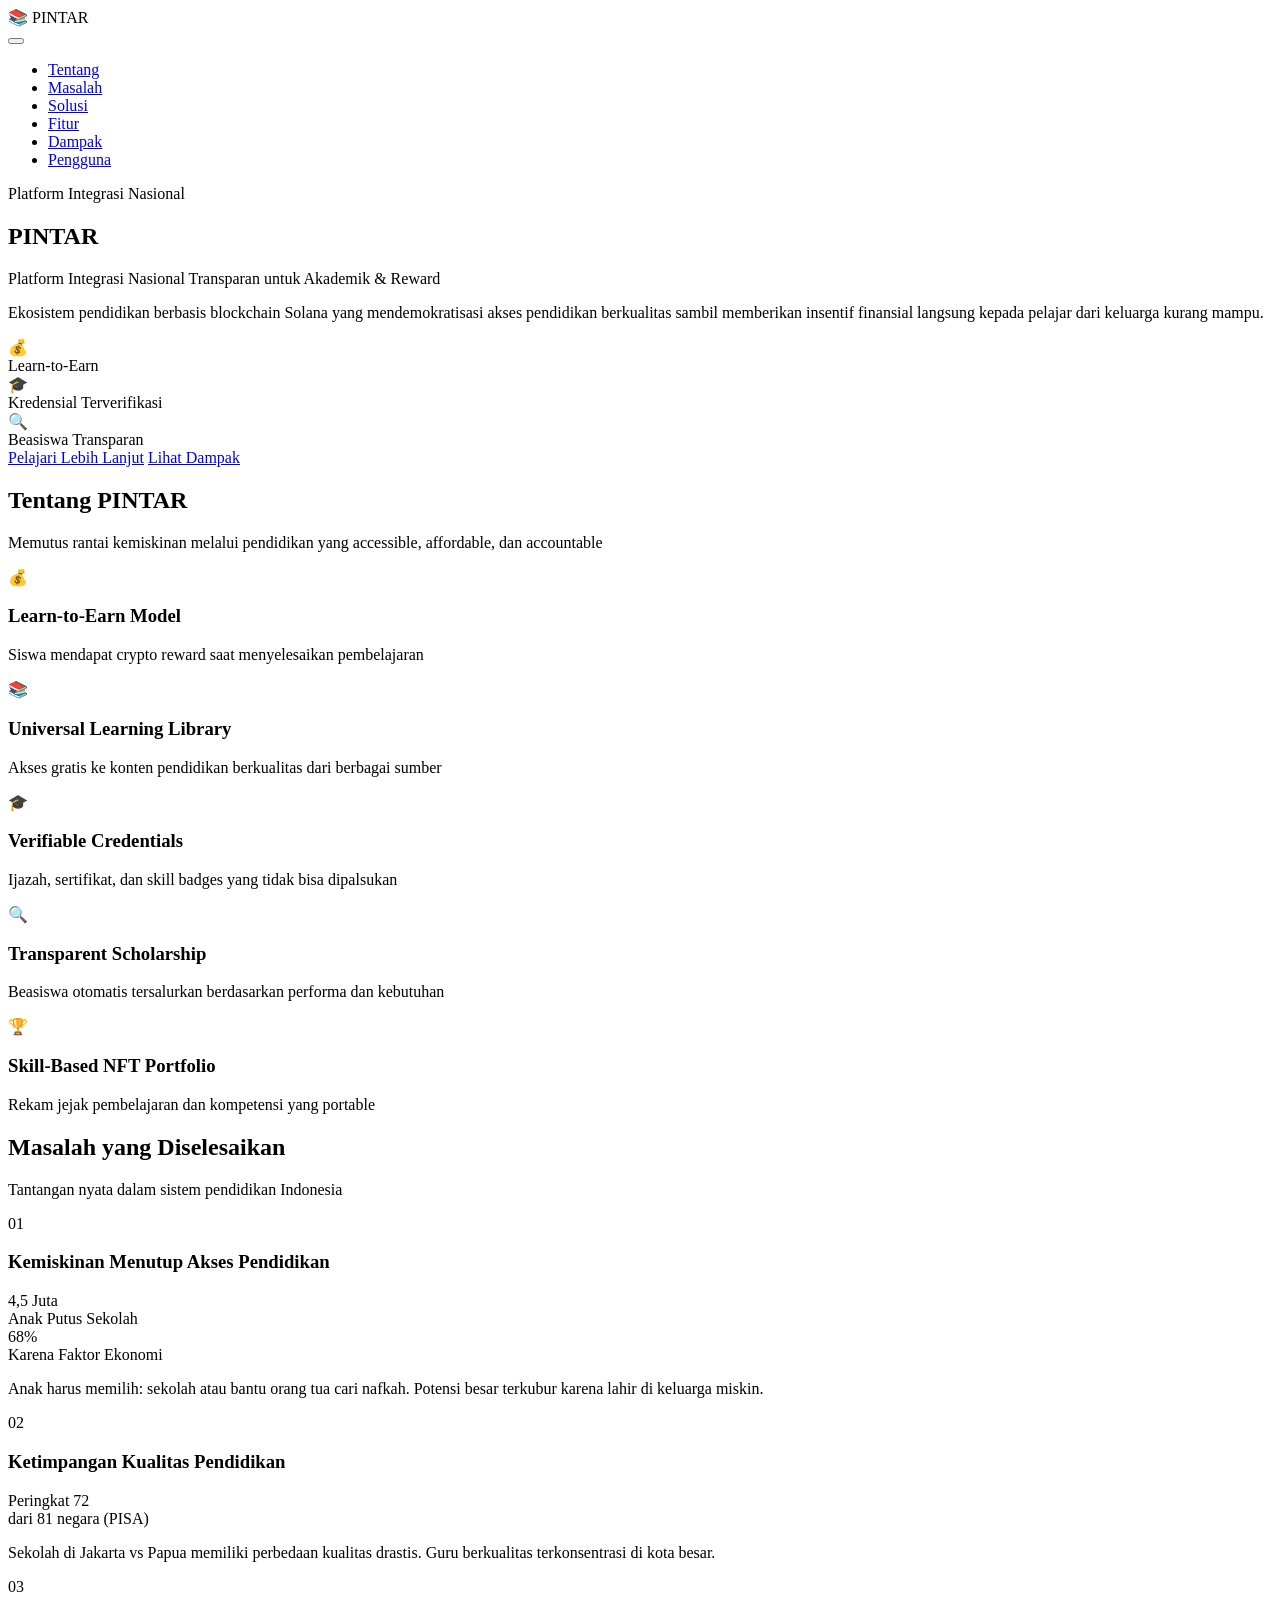
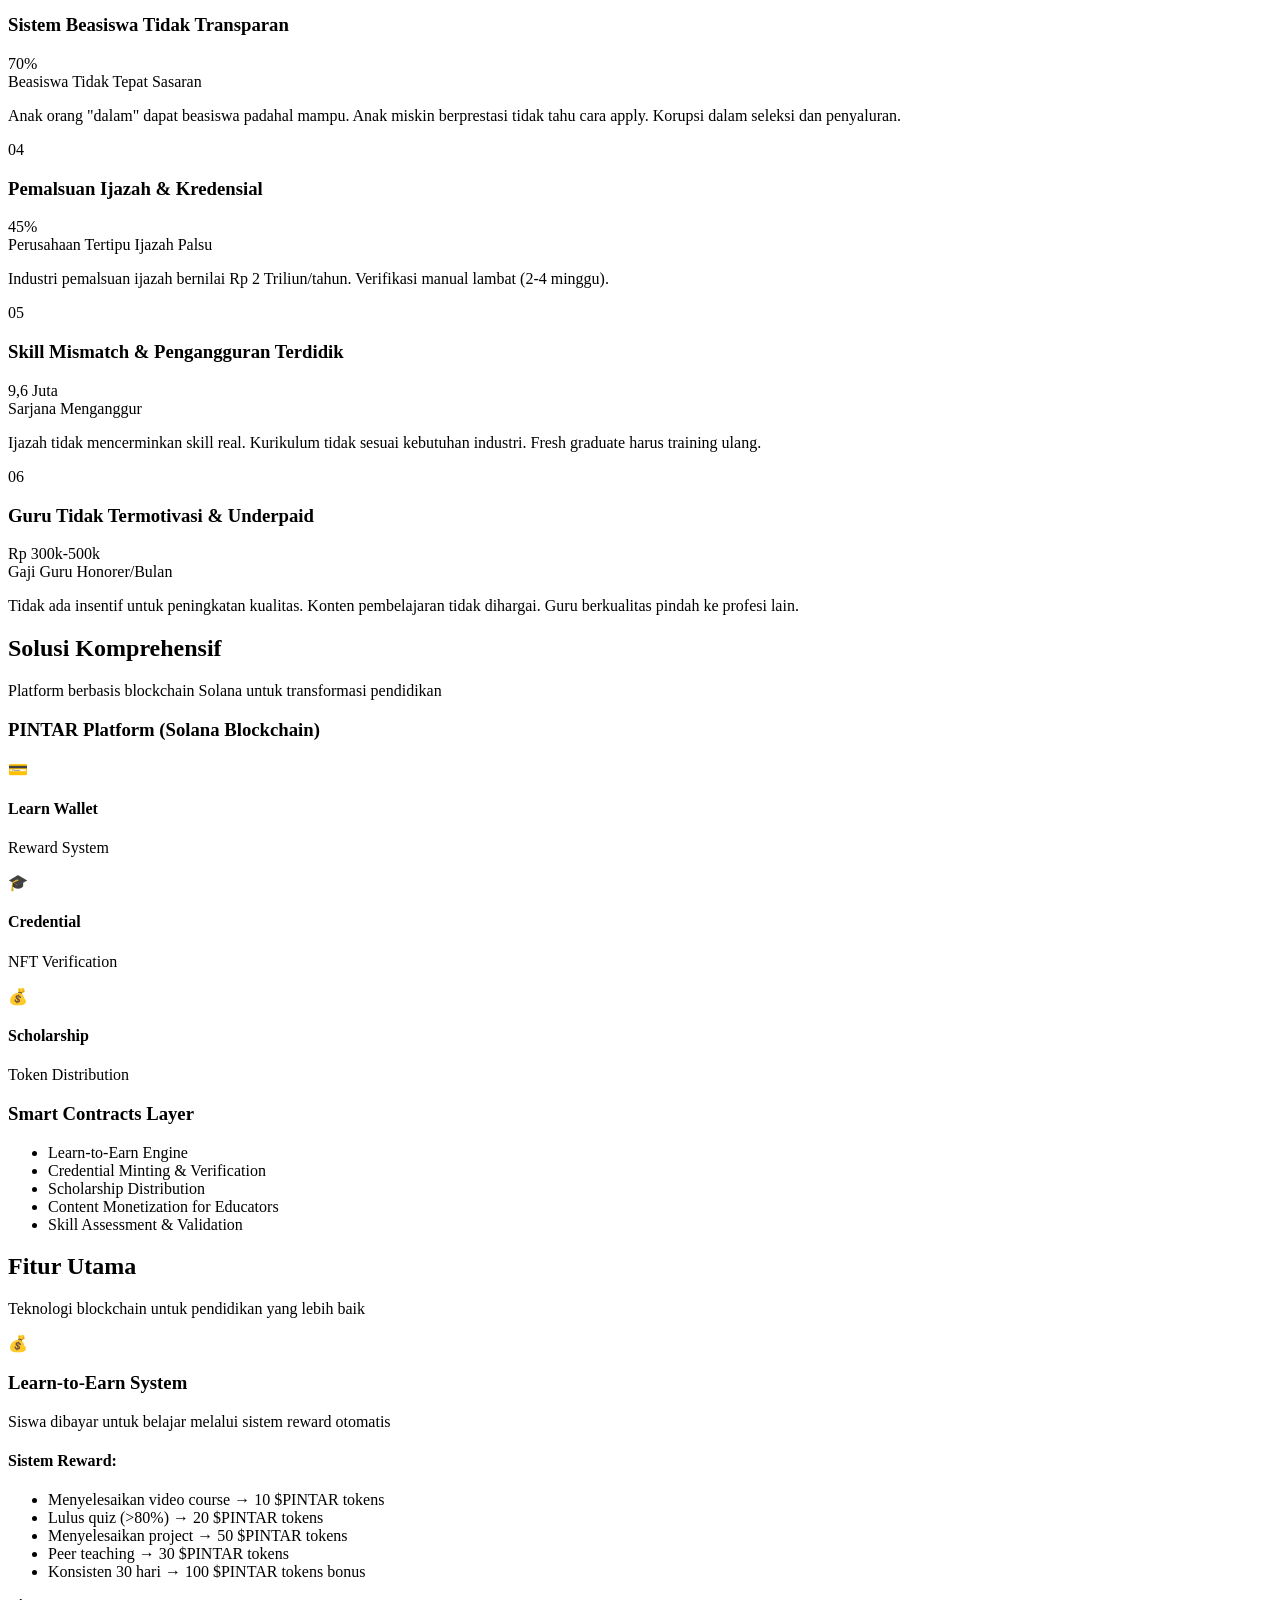
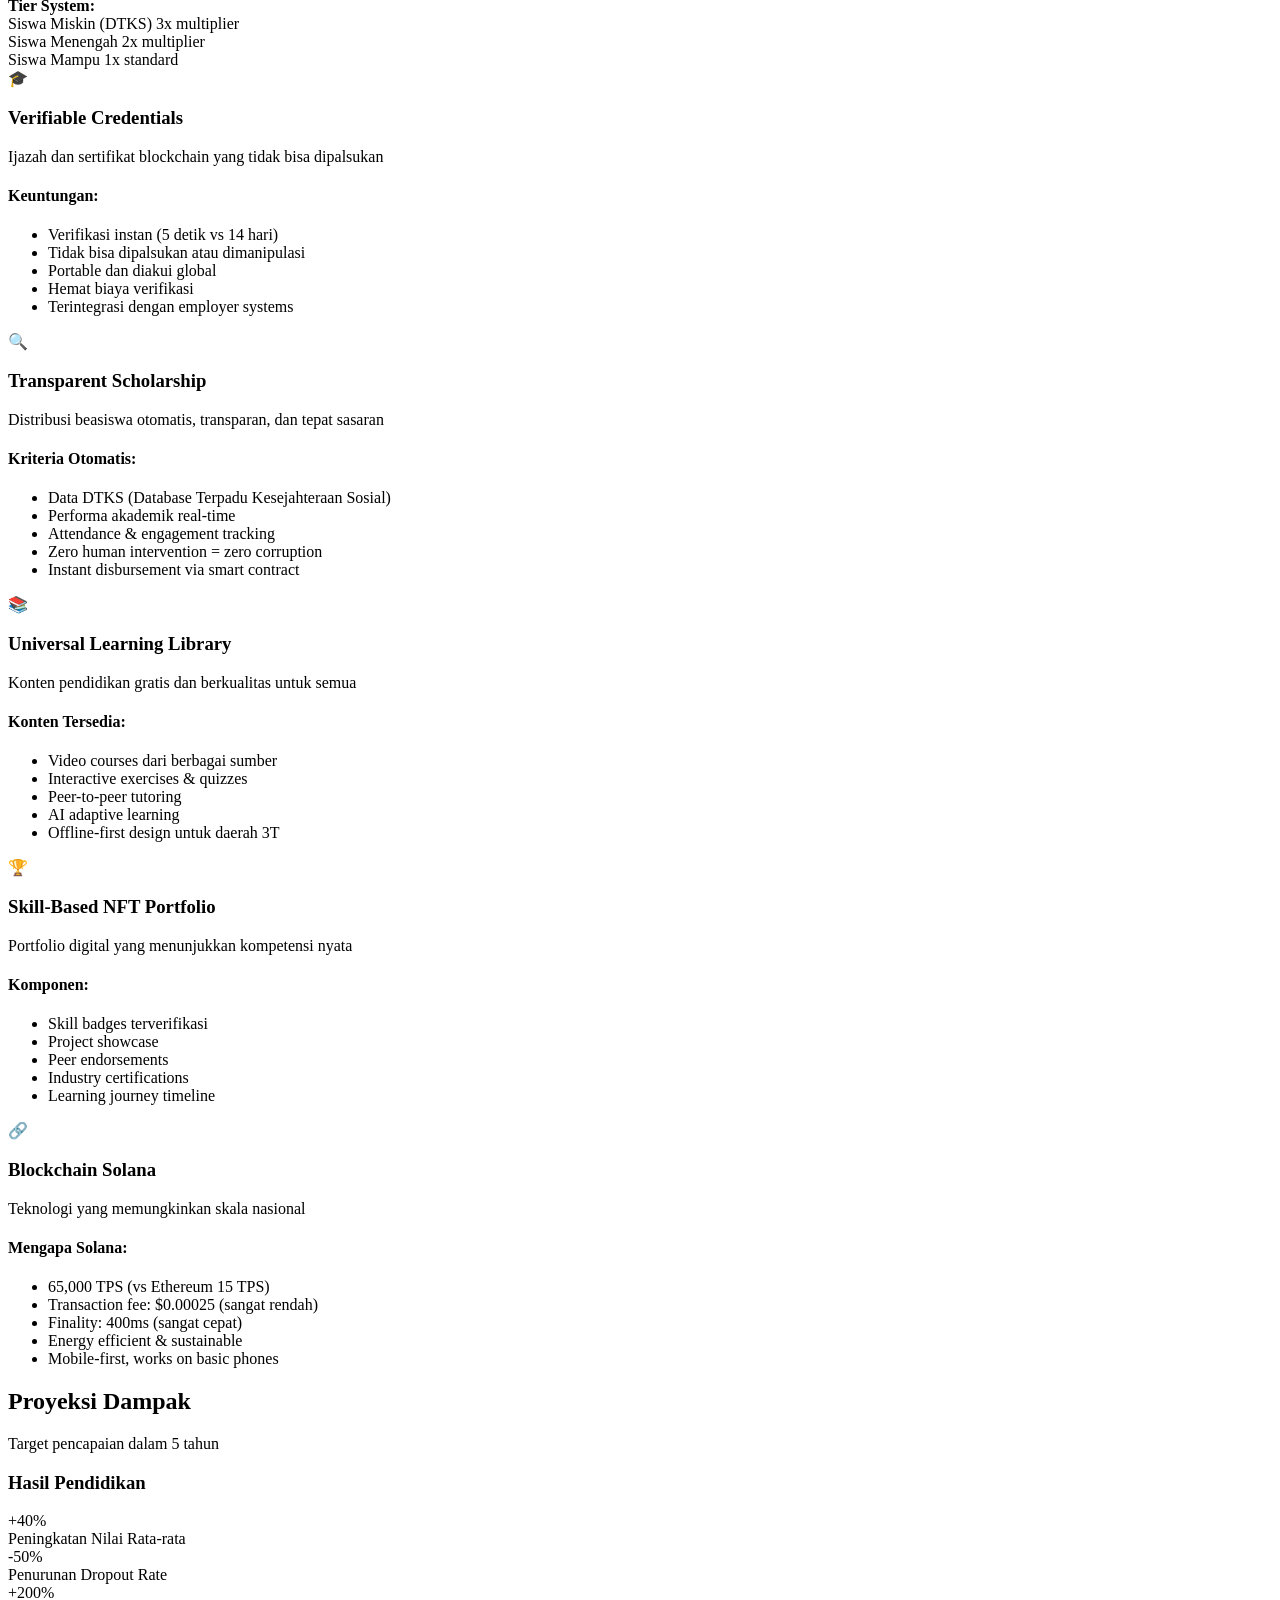
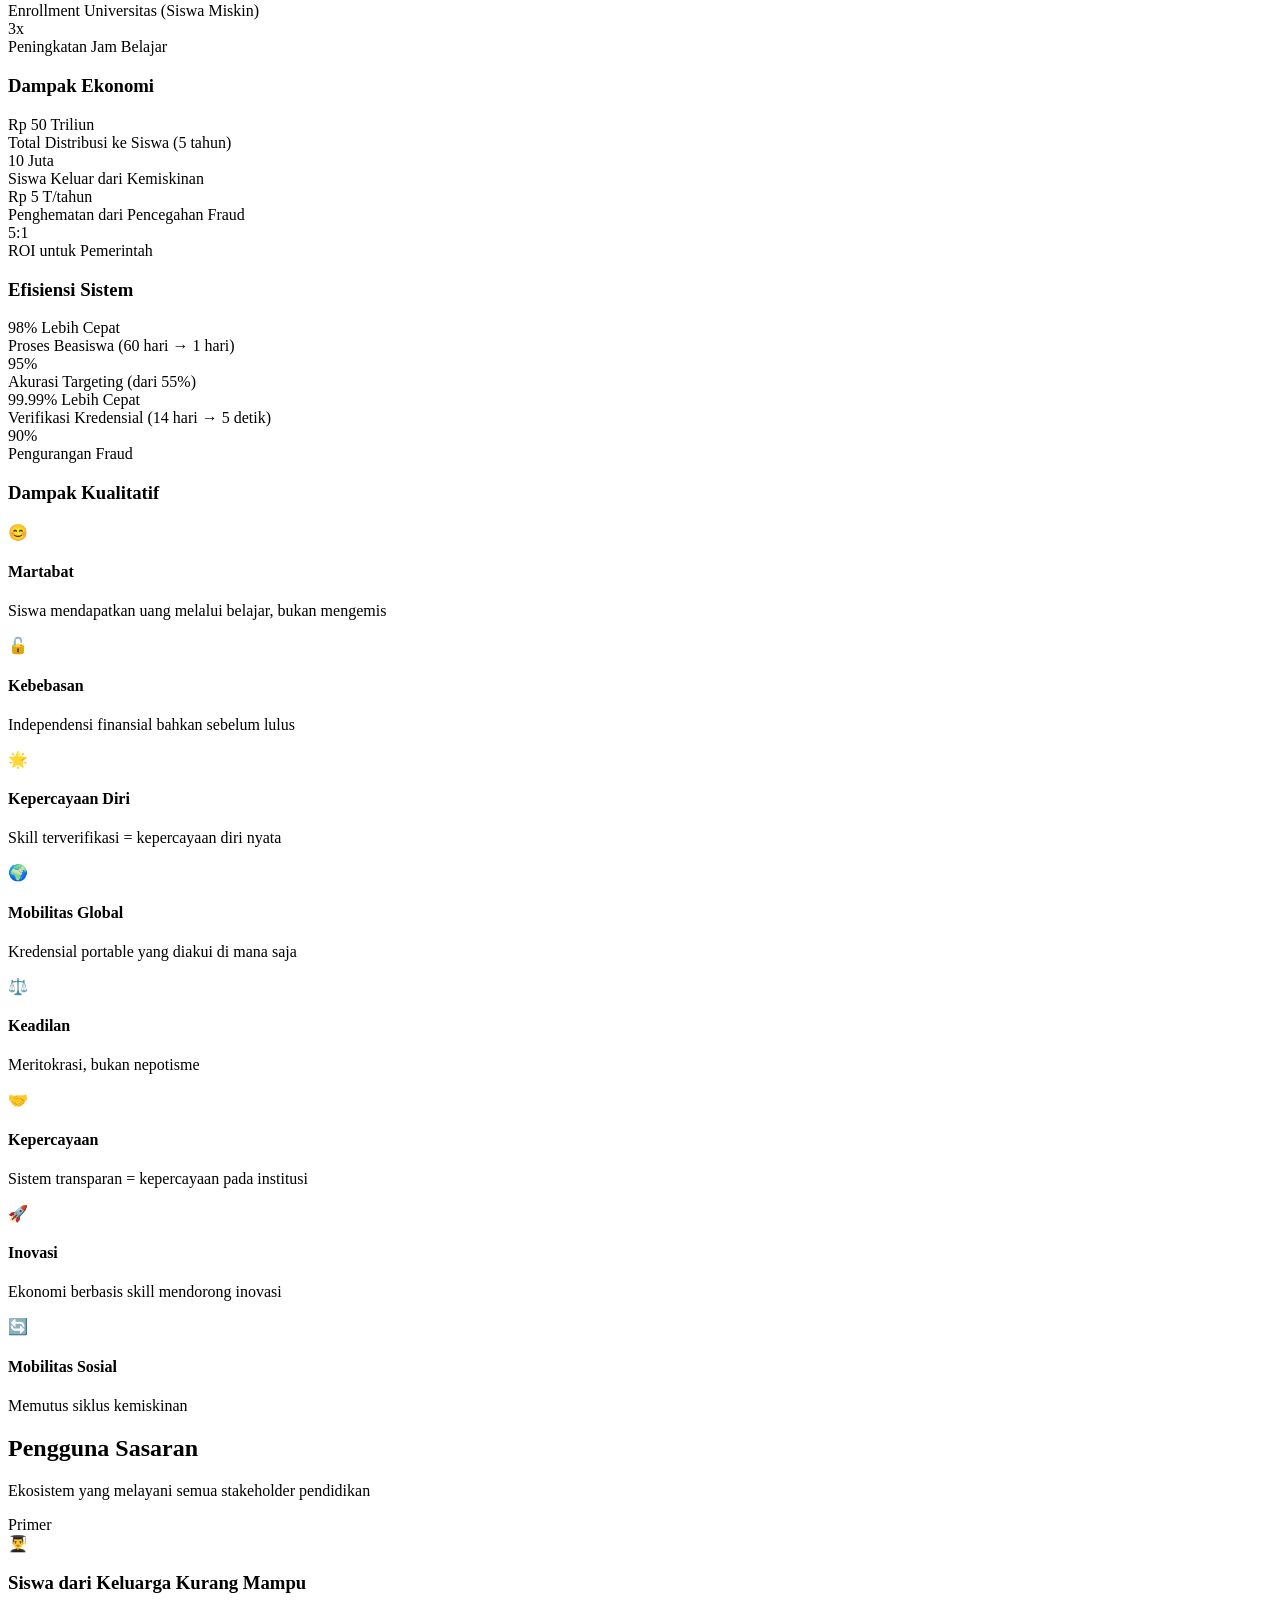
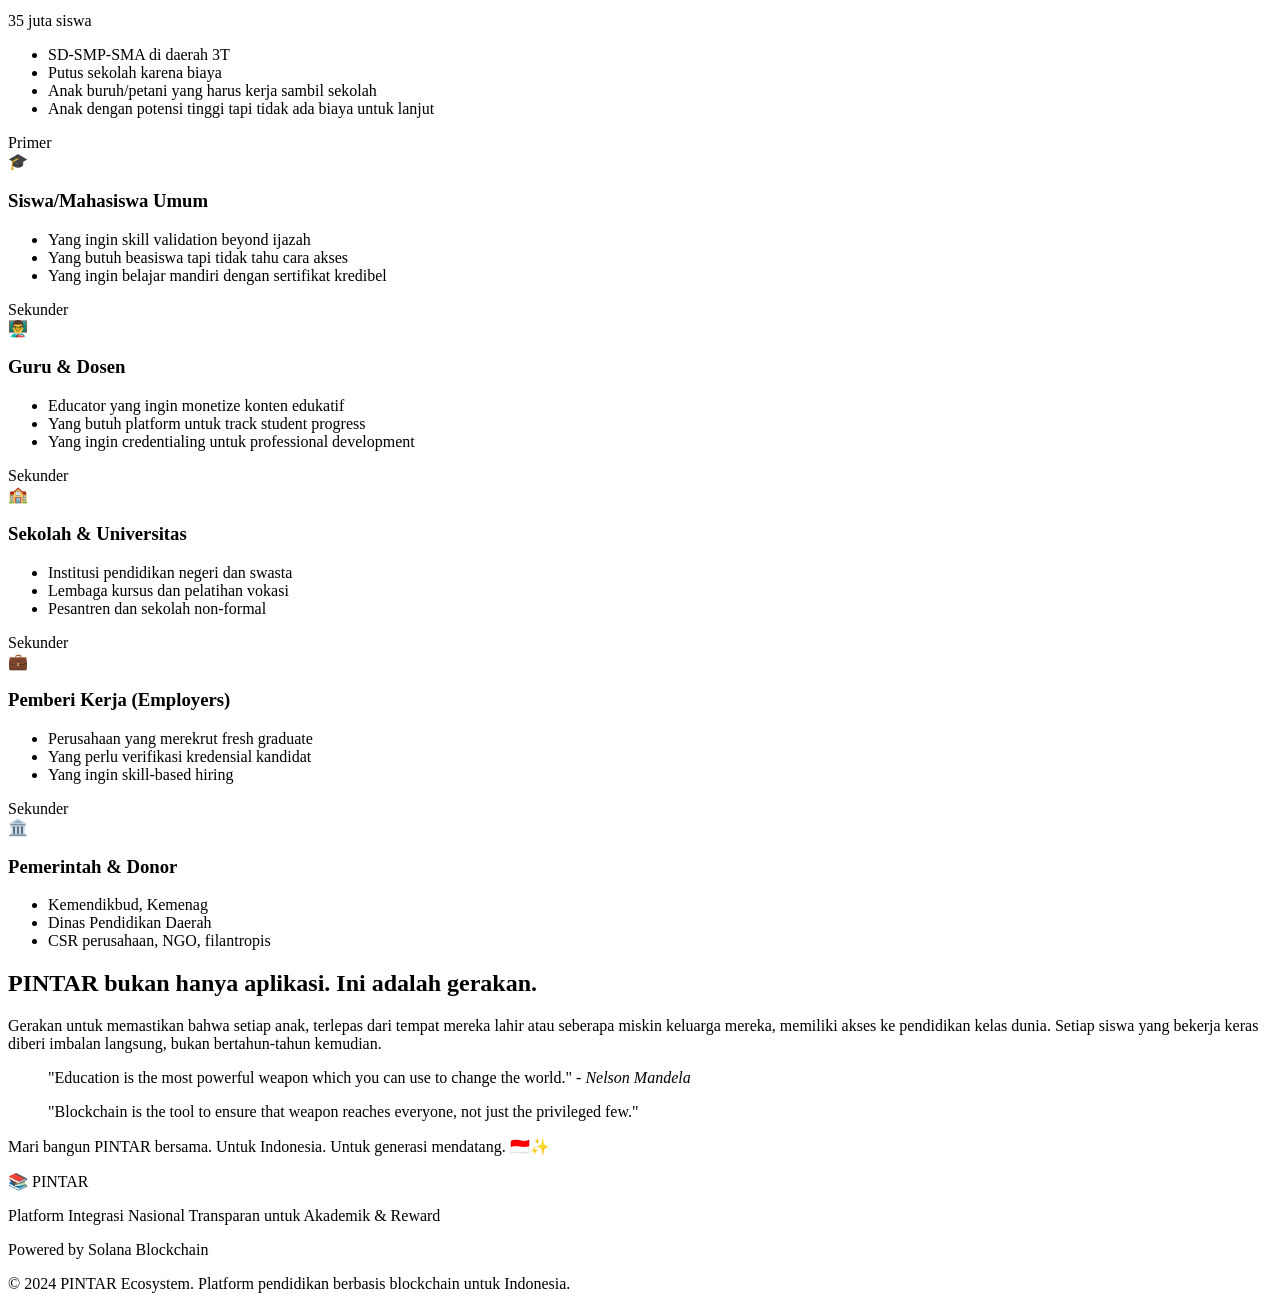
==== index.html @ 50c2ab3a "-" ====
<!DOCTYPE html>
<html lang="id">
<head>
    <meta charset="UTF-8">
    <meta name="viewport" content="width=device-width, initial-scale=1.0">
    <meta name="description" content="PINTAR - Platform Integrasi Nasional Transparan untuk Akademik & Reward. Ekosistem pendidikan berbasis blockchain yang mendemokratisasi akses pendidikan berkualitas.">
    <meta name="keywords" content="pendidikan, blockchain, solana, beasiswa, learn-to-earn, Indonesia">
    <title>PINTAR - Platform Pendidikan Transparan Berbasis Blockchain</title>
    <link rel="stylesheet" href="styles.css">
</head>
<body>
    <!-- Navigation -->
    <nav class="navbar" id="navbar">
        <div class="container">
            <div class="nav-brand">
                <span class="logo-icon">📚</span>
                <span class="logo-text">PINTAR</span>
            </div>
            <button class="nav-toggle" id="navToggle" aria-label="Toggle navigation">
                <span></span>
                <span></span>
                <span></span>
            </button>
            <ul class="nav-menu" id="navMenu">
                <li><a href="#tentang" class="nav-link">Tentang</a></li>
                <li><a href="#masalah" class="nav-link">Masalah</a></li>
                <li><a href="#solusi" class="nav-link">Solusi</a></li>
                <li><a href="#fitur" class="nav-link">Fitur</a></li>
                <li><a href="#dampak" class="nav-link">Dampak</a></li>
                <li><a href="#pengguna" class="nav-link">Pengguna</a></li>
            </ul>
        </div>
    </nav>

    <!-- Hero Section -->
    <section class="hero" id="hero">
        <div class="container">
            <div class="hero-content">
                <div class="hero-badge">Platform Integrasi Nasional</div>
                <h1 class="hero-title">PINTAR</h1>
                <p class="hero-subtitle">Platform Integrasi Nasional Transparan untuk Akademik & Reward</p>
                <p class="hero-description">
                    Ekosistem pendidikan berbasis blockchain Solana yang mendemokratisasi akses pendidikan berkualitas 
                    sambil memberikan insentif finansial langsung kepada pelajar dari keluarga kurang mampu.
                </p>
                <div class="hero-features">
                    <div class="hero-feature-item">
                        <div class="feature-icon">💰</div>
                        <span>Learn-to-Earn</span>
                    </div>
                    <div class="hero-feature-item">
                        <div class="feature-icon">🎓</div>
                        <span>Kredensial Terverifikasi</span>
                    </div>
                    <div class="hero-feature-item">
                        <div class="feature-icon">🔍</div>
                        <span>Beasiswa Transparan</span>
                    </div>
                </div>
                <div class="hero-cta">
                    <a href="#solusi" class="btn btn-primary">Pelajari Lebih Lanjut</a>
                    <a href="#dampak" class="btn btn-outline">Lihat Dampak</a>
                </div>
            </div>
        </div>
        <div class="hero-wave"></div>
    </section>

    <!-- About Section -->
    <section class="section section-about" id="tentang">
        <div class="container">
            <div class="section-header">
                <h2 class="section-title">Tentang PINTAR</h2>
                <p class="section-subtitle">Memutus rantai kemiskinan melalui pendidikan yang accessible, affordable, dan accountable</p>
            </div>
            <div class="about-grid">
                <div class="about-card">
                    <div class="about-icon">💰</div>
                    <h3>Learn-to-Earn Model</h3>
                    <p>Siswa mendapat crypto reward saat menyelesaikan pembelajaran</p>
                </div>
                <div class="about-card">
                    <div class="about-icon">📚</div>
                    <h3>Universal Learning Library</h3>
                    <p>Akses gratis ke konten pendidikan berkualitas dari berbagai sumber</p>
                </div>
                <div class="about-card">
                    <div class="about-icon">🎓</div>
                    <h3>Verifiable Credentials</h3>
                    <p>Ijazah, sertifikat, dan skill badges yang tidak bisa dipalsukan</p>
                </div>
                <div class="about-card">
                    <div class="about-icon">🔍</div>
                    <h3>Transparent Scholarship</h3>
                    <p>Beasiswa otomatis tersalurkan berdasarkan performa dan kebutuhan</p>
                </div>
                <div class="about-card">
                    <div class="about-icon">🏆</div>
                    <h3>Skill-Based NFT Portfolio</h3>
                    <p>Rekam jejak pembelajaran dan kompetensi yang portable</p>
                </div>
            </div>
        </div>
    </section>

    <!-- Problem Section -->
    <section class="section section-problem" id="masalah">
        <div class="container">
            <div class="section-header">
                <h2 class="section-title">Masalah yang Diselesaikan</h2>
                <p class="section-subtitle">Tantangan nyata dalam sistem pendidikan Indonesia</p>
            </div>
            <div class="problem-grid">
                <div class="problem-card fade-in">
                    <div class="problem-number">01</div>
                    <h3>Kemiskinan Menutup Akses Pendidikan</h3>
                    <div class="stats-highlight">
                        <div class="stat-item">
                            <div class="stat-value">4,5 Juta</div>
                            <div class="stat-label">Anak Putus Sekolah</div>
                        </div>
                        <div class="stat-item">
                            <div class="stat-value">68%</div>
                            <div class="stat-label">Karena Faktor Ekonomi</div>
                        </div>
                    </div>
                    <p>Anak harus memilih: sekolah atau bantu orang tua cari nafkah. Potensi besar terkubur karena lahir di keluarga miskin.</p>
                </div>

                <div class="problem-card fade-in">
                    <div class="problem-number">02</div>
                    <h3>Ketimpangan Kualitas Pendidikan</h3>
                    <div class="stats-highlight">
                        <div class="stat-item">
                            <div class="stat-value">Peringkat 72</div>
                            <div class="stat-label">dari 81 negara (PISA)</div>
                        </div>
                    </div>
                    <p>Sekolah di Jakarta vs Papua memiliki perbedaan kualitas drastis. Guru berkualitas terkonsentrasi di kota besar.</p>
                </div>

                <div class="problem-card fade-in">
                    <div class="problem-number">03</div>
                    <h3>Sistem Beasiswa Tidak Transparan</h3>
                    <div class="stats-highlight">
                        <div class="stat-item">
                            <div class="stat-value">70%</div>
                            <div class="stat-label">Beasiswa Tidak Tepat Sasaran</div>
                        </div>
                    </div>
                    <p>Anak orang "dalam" dapat beasiswa padahal mampu. Anak miskin berprestasi tidak tahu cara apply. Korupsi dalam seleksi dan penyaluran.</p>
                </div>

                <div class="problem-card fade-in">
                    <div class="problem-number">04</div>
                    <h3>Pemalsuan Ijazah & Kredensial</h3>
                    <div class="stats-highlight">
                        <div class="stat-item">
                            <div class="stat-value">45%</div>
                            <div class="stat-label">Perusahaan Tertipu Ijazah Palsu</div>
                        </div>
                    </div>
                    <p>Industri pemalsuan ijazah bernilai Rp 2 Triliun/tahun. Verifikasi manual lambat (2-4 minggu).</p>
                </div>

                <div class="problem-card fade-in">
                    <div class="problem-number">05</div>
                    <h3>Skill Mismatch & Pengangguran Terdidik</h3>
                    <div class="stats-highlight">
                        <div class="stat-item">
                            <div class="stat-value">9,6 Juta</div>
                            <div class="stat-label">Sarjana Menganggur</div>
                        </div>
                    </div>
                    <p>Ijazah tidak mencerminkan skill real. Kurikulum tidak sesuai kebutuhan industri. Fresh graduate harus training ulang.</p>
                </div>

                <div class="problem-card fade-in">
                    <div class="problem-number">06</div>
                    <h3>Guru Tidak Termotivasi & Underpaid</h3>
                    <div class="stats-highlight">
                        <div class="stat-item">
                            <div class="stat-value">Rp 300k-500k</div>
                            <div class="stat-label">Gaji Guru Honorer/Bulan</div>
                        </div>
                    </div>
                    <p>Tidak ada insentif untuk peningkatan kualitas. Konten pembelajaran tidak dihargai. Guru berkualitas pindah ke profesi lain.</p>
                </div>
            </div>
        </div>
    </section>

    <!-- Solution Section -->
    <section class="section section-solution" id="solusi">
        <div class="container">
            <div class="section-header">
                <h2 class="section-title">Solusi Komprehensif</h2>
                <p class="section-subtitle">Platform berbasis blockchain Solana untuk transformasi pendidikan</p>
            </div>
            <div class="solution-architecture">
                <div class="arch-layer">
                    <h3>PINTAR Platform (Solana Blockchain)</h3>
                </div>
                <div class="arch-components">
                    <div class="arch-card">
                        <div class="arch-icon">💳</div>
                        <h4>Learn Wallet</h4>
                        <p>Reward System</p>
                    </div>
                    <div class="arch-card">
                        <div class="arch-icon">🎓</div>
                        <h4>Credential</h4>
                        <p>NFT Verification</p>
                    </div>
                    <div class="arch-card">
                        <div class="arch-icon">💰</div>
                        <h4>Scholarship</h4>
                        <p>Token Distribution</p>
                    </div>
                </div>
                <div class="arch-layer">
                    <h3>Smart Contracts Layer</h3>
                    <ul>
                        <li>Learn-to-Earn Engine</li>
                        <li>Credential Minting & Verification</li>
                        <li>Scholarship Distribution</li>
                        <li>Content Monetization for Educators</li>
                        <li>Skill Assessment & Validation</li>
                    </ul>
                </div>
            </div>
        </div>
    </section>

    <!-- Features Section -->
    <section class="section section-features" id="fitur">
        <div class="container">
            <div class="section-header">
                <h2 class="section-title">Fitur Utama</h2>
                <p class="section-subtitle">Teknologi blockchain untuk pendidikan yang lebih baik</p>
            </div>
            <div class="features-grid">
                <div class="feature-card">
                    <div class="feature-header">
                        <div class="feature-icon-large">💰</div>
                        <h3>Learn-to-Earn System</h3>
                    </div>
                    <p class="feature-description">Siswa dibayar untuk belajar melalui sistem reward otomatis</p>
                    <div class="feature-details">
                        <h4>Sistem Reward:</h4>
                        <ul>
                            <li>Menyelesaikan video course → 10 $PINTAR tokens</li>
                            <li>Lulus quiz (>80%) → 20 $PINTAR tokens</li>
                            <li>Menyelesaikan project → 50 $PINTAR tokens</li>
                            <li>Peer teaching → 30 $PINTAR tokens</li>
                            <li>Konsisten 30 hari → 100 $PINTAR tokens bonus</li>
                        </ul>
                        <div class="tier-info">
                            <strong>Tier System:</strong>
                            <div class="tier-item">
                                <span class="tier-label">Siswa Miskin (DTKS)</span>
                                <span class="tier-multiplier">3x multiplier</span>
                            </div>
                            <div class="tier-item">
                                <span class="tier-label">Siswa Menengah</span>
                                <span class="tier-multiplier">2x multiplier</span>
                            </div>
                            <div class="tier-item">
                                <span class="tier-label">Siswa Mampu</span>
                                <span class="tier-multiplier">1x standard</span>
                            </div>
                        </div>
                    </div>
                </div>

                <div class="feature-card">
                    <div class="feature-header">
                        <div class="feature-icon-large">🎓</div>
                        <h3>Verifiable Credentials</h3>
                    </div>
                    <p class="feature-description">Ijazah dan sertifikat blockchain yang tidak bisa dipalsukan</p>
                    <div class="feature-details">
                        <h4>Keuntungan:</h4>
                        <ul>
                            <li>Verifikasi instan (5 detik vs 14 hari)</li>
                            <li>Tidak bisa dipalsukan atau dimanipulasi</li>
                            <li>Portable dan diakui global</li>
                            <li>Hemat biaya verifikasi</li>
                            <li>Terintegrasi dengan employer systems</li>
                        </ul>
                    </div>
                </div>

                <div class="feature-card">
                    <div class="feature-header">
                        <div class="feature-icon-large">🔍</div>
                        <h3>Transparent Scholarship</h3>
                    </div>
                    <p class="feature-description">Distribusi beasiswa otomatis, transparan, dan tepat sasaran</p>
                    <div class="feature-details">
                        <h4>Kriteria Otomatis:</h4>
                        <ul>
                            <li>Data DTKS (Database Terpadu Kesejahteraan Sosial)</li>
                            <li>Performa akademik real-time</li>
                            <li>Attendance & engagement tracking</li>
                            <li>Zero human intervention = zero corruption</li>
                            <li>Instant disbursement via smart contract</li>
                        </ul>
                    </div>
                </div>

                <div class="feature-card">
                    <div class="feature-header">
                        <div class="feature-icon-large">📚</div>
                        <h3>Universal Learning Library</h3>
                    </div>
                    <p class="feature-description">Konten pendidikan gratis dan berkualitas untuk semua</p>
                    <div class="feature-details">
                        <h4>Konten Tersedia:</h4>
                        <ul>
                            <li>Video courses dari berbagai sumber</li>
                            <li>Interactive exercises & quizzes</li>
                            <li>Peer-to-peer tutoring</li>
                            <li>AI adaptive learning</li>
                            <li>Offline-first design untuk daerah 3T</li>
                        </ul>
                    </div>
                </div>

                <div class="feature-card">
                    <div class="feature-header">
                        <div class="feature-icon-large">🏆</div>
                        <h3>Skill-Based NFT Portfolio</h3>
                    </div>
                    <p class="feature-description">Portfolio digital yang menunjukkan kompetensi nyata</p>
                    <div class="feature-details">
                        <h4>Komponen:</h4>
                        <ul>
                            <li>Skill badges terverifikasi</li>
                            <li>Project showcase</li>
                            <li>Peer endorsements</li>
                            <li>Industry certifications</li>
                            <li>Learning journey timeline</li>
                        </ul>
                    </div>
                </div>

                <div class="feature-card">
                    <div class="feature-header">
                        <div class="feature-icon-large">🔗</div>
                        <h3>Blockchain Solana</h3>
                    </div>
                    <p class="feature-description">Teknologi yang memungkinkan skala nasional</p>
                    <div class="feature-details">
                        <h4>Mengapa Solana:</h4>
                        <ul>
                            <li>65,000 TPS (vs Ethereum 15 TPS)</li>
                            <li>Transaction fee: $0.00025 (sangat rendah)</li>
                            <li>Finality: 400ms (sangat cepat)</li>
                            <li>Energy efficient & sustainable</li>
                            <li>Mobile-first, works on basic phones</li>
                        </ul>
                    </div>
                </div>
            </div>
        </div>
    </section>

    <!-- Impact Section -->
    <section class="section section-impact" id="dampak">
        <div class="container">
            <div class="section-header">
                <h2 class="section-title">Proyeksi Dampak</h2>
                <p class="section-subtitle">Target pencapaian dalam 5 tahun</p>
            </div>
            <div class="impact-grid">
                <div class="impact-category">
                    <h3>Hasil Pendidikan</h3>
                    <div class="impact-stats">
                        <div class="impact-stat">
                            <div class="impact-value">+40%</div>
                            <div class="impact-label">Peningkatan Nilai Rata-rata</div>
                        </div>
                        <div class="impact-stat">
                            <div class="impact-value">-50%</div>
                            <div class="impact-label">Penurunan Dropout Rate</div>
                        </div>
                        <div class="impact-stat">
                            <div class="impact-value">+200%</div>
                            <div class="impact-label">Enrollment Universitas (Siswa Miskin)</div>
                        </div>
                        <div class="impact-stat">
                            <div class="impact-value">3x</div>
                            <div class="impact-label">Peningkatan Jam Belajar</div>
                        </div>
                    </div>
                </div>

                <div class="impact-category">
                    <h3>Dampak Ekonomi</h3>
                    <div class="impact-stats">
                        <div class="impact-stat">
                            <div class="impact-value">Rp 50 Triliun</div>
                            <div class="impact-label">Total Distribusi ke Siswa (5 tahun)</div>
                        </div>
                        <div class="impact-stat">
                            <div class="impact-value">10 Juta</div>
                            <div class="impact-label">Siswa Keluar dari Kemiskinan</div>
                        </div>
                        <div class="impact-stat">
                            <div class="impact-value">Rp 5 T/tahun</div>
                            <div class="impact-label">Penghematan dari Pencegahan Fraud</div>
                        </div>
                        <div class="impact-stat">
                            <div class="impact-value">5:1</div>
                            <div class="impact-label">ROI untuk Pemerintah</div>
                        </div>
                    </div>
                </div>

                <div class="impact-category">
                    <h3>Efisiensi Sistem</h3>
                    <div class="impact-stats">
                        <div class="impact-stat">
                            <div class="impact-value">98% Lebih Cepat</div>
                            <div class="impact-label">Proses Beasiswa (60 hari → 1 hari)</div>
                        </div>
                        <div class="impact-stat">
                            <div class="impact-value">95%</div>
                            <div class="impact-label">Akurasi Targeting (dari 55%)</div>
                        </div>
                        <div class="impact-stat">
                            <div class="impact-value">99.99% Lebih Cepat</div>
                            <div class="impact-label">Verifikasi Kredensial (14 hari → 5 detik)</div>
                        </div>
                        <div class="impact-stat">
                            <div class="impact-value">90%</div>
                            <div class="impact-label">Pengurangan Fraud</div>
                        </div>
                    </div>
                </div>
            </div>

            <div class="impact-qualitative">
                <h3>Dampak Kualitatif</h3>
                <div class="qual-grid">
                    <div class="qual-card">
                        <div class="qual-icon">😊</div>
                        <h4>Martabat</h4>
                        <p>Siswa mendapatkan uang melalui belajar, bukan mengemis</p>
                    </div>
                    <div class="qual-card">
                        <div class="qual-icon">🔓</div>
                        <h4>Kebebasan</h4>
                        <p>Independensi finansial bahkan sebelum lulus</p>
                    </div>
                    <div class="qual-card">
                        <div class="qual-icon">🌟</div>
                        <h4>Kepercayaan Diri</h4>
                        <p>Skill terverifikasi = kepercayaan diri nyata</p>
                    </div>
                    <div class="qual-card">
                        <div class="qual-icon">🌍</div>
                        <h4>Mobilitas Global</h4>
                        <p>Kredensial portable yang diakui di mana saja</p>
                    </div>
                    <div class="qual-card">
                        <div class="qual-icon">⚖️</div>
                        <h4>Keadilan</h4>
                        <p>Meritokrasi, bukan nepotisme</p>
                    </div>
                    <div class="qual-card">
                        <div class="qual-icon">🤝</div>
                        <h4>Kepercayaan</h4>
                        <p>Sistem transparan = kepercayaan pada institusi</p>
                    </div>
                    <div class="qual-card">
                        <div class="qual-icon">🚀</div>
                        <h4>Inovasi</h4>
                        <p>Ekonomi berbasis skill mendorong inovasi</p>
                    </div>
                    <div class="qual-card">
                        <div class="qual-icon">🔄</div>
                        <h4>Mobilitas Sosial</h4>
                        <p>Memutus siklus kemiskinan</p>
                    </div>
                </div>
            </div>
        </div>
    </section>

    <!-- Users Section -->
    <section class="section section-users" id="pengguna">
        <div class="container">
            <div class="section-header">
                <h2 class="section-title">Pengguna Sasaran</h2>
                <p class="section-subtitle">Ekosistem yang melayani semua stakeholder pendidikan</p>
            </div>
            <div class="users-grid">
                <div class="user-card primary">
                    <div class="user-badge">Primer</div>
                    <div class="user-icon">👨‍🎓</div>
                    <h3>Siswa dari Keluarga Kurang Mampu</h3>
                    <p class="user-count">35 juta siswa</p>
                    <ul class="user-details">
                        <li>SD-SMP-SMA di daerah 3T</li>
                        <li>Putus sekolah karena biaya</li>
                        <li>Anak buruh/petani yang harus kerja sambil sekolah</li>
                        <li>Anak dengan potensi tinggi tapi tidak ada biaya untuk lanjut</li>
                    </ul>
                </div>

                <div class="user-card primary">
                    <div class="user-badge">Primer</div>
                    <div class="user-icon">🎓</div>
                    <h3>Siswa/Mahasiswa Umum</h3>
                    <ul class="user-details">
                        <li>Yang ingin skill validation beyond ijazah</li>
                        <li>Yang butuh beasiswa tapi tidak tahu cara akses</li>
                        <li>Yang ingin belajar mandiri dengan sertifikat kredibel</li>
                    </ul>
                </div>

                <div class="user-card secondary">
                    <div class="user-badge">Sekunder</div>
                    <div class="user-icon">👨‍🏫</div>
                    <h3>Guru & Dosen</h3>
                    <ul class="user-details">
                        <li>Educator yang ingin monetize konten edukatif</li>
                        <li>Yang butuh platform untuk track student progress</li>
                        <li>Yang ingin credentialing untuk professional development</li>
                    </ul>
                </div>

                <div class="user-card secondary">
                    <div class="user-badge">Sekunder</div>
                    <div class="user-icon">🏫</div>
                    <h3>Sekolah & Universitas</h3>
                    <ul class="user-details">
                        <li>Institusi pendidikan negeri dan swasta</li>
                        <li>Lembaga kursus dan pelatihan vokasi</li>
                        <li>Pesantren dan sekolah non-formal</li>
                    </ul>
                </div>

                <div class="user-card secondary">
                    <div class="user-badge">Sekunder</div>
                    <div class="user-icon">💼</div>
                    <h3>Pemberi Kerja (Employers)</h3>
                    <ul class="user-details">
                        <li>Perusahaan yang merekrut fresh graduate</li>
                        <li>Yang perlu verifikasi kredensial kandidat</li>
                        <li>Yang ingin skill-based hiring</li>
                    </ul>
                </div>

                <div class="user-card secondary">
                    <div class="user-badge">Sekunder</div>
                    <div class="user-icon">🏛️</div>
                    <h3>Pemerintah & Donor</h3>
                    <ul class="user-details">
                        <li>Kemendikbud, Kemenag</li>
                        <li>Dinas Pendidikan Daerah</li>
                        <li>CSR perusahaan, NGO, filantropis</li>
                    </ul>
                </div>
            </div>
        </div>
    </section>

    <!-- CTA Section -->
    <section class="section section-cta">
        <div class="container">
            <div class="cta-content">
                <h2>PINTAR bukan hanya aplikasi. Ini adalah gerakan.</h2>
                <p class="cta-description">
                    Gerakan untuk memastikan bahwa setiap anak, terlepas dari tempat mereka lahir atau seberapa miskin keluarga mereka, 
                    memiliki akses ke pendidikan kelas dunia. Setiap siswa yang bekerja keras diberi imbalan langsung, bukan bertahun-tahun kemudian.
                </p>
                <blockquote class="cta-quote">
                    "Education is the most powerful weapon which you can use to change the world."
                    <cite>- Nelson Mandela</cite>
                </blockquote>
                <blockquote class="cta-quote">
                    "Blockchain is the tool to ensure that weapon reaches everyone, not just the privileged few."
                </blockquote>
                <div class="cta-action">
                    <p class="cta-tagline">Mari bangun PINTAR bersama. Untuk Indonesia. Untuk generasi mendatang. 🇮🇩✨</p>
                </div>
            </div>
        </div>
    </section>

    <!-- Footer -->
    <footer class="footer">
        <div class="container">
            <div class="footer-content">
                <div class="footer-brand">
                    <span class="logo-icon">📚</span>
                    <span class="logo-text">PINTAR</span>
                </div>
                <p class="footer-tagline">Platform Integrasi Nasional Transparan untuk Akademik & Reward</p>
                <p class="footer-tech">Powered by Solana Blockchain</p>
            </div>
            <div class="footer-bottom">
                <p>&copy; 2024 PINTAR Ecosystem. Platform pendidikan berbasis blockchain untuk Indonesia.</p>
            </div>
        </div>
    </footer>

    <script src="script.js"></script>
</body>
</html>
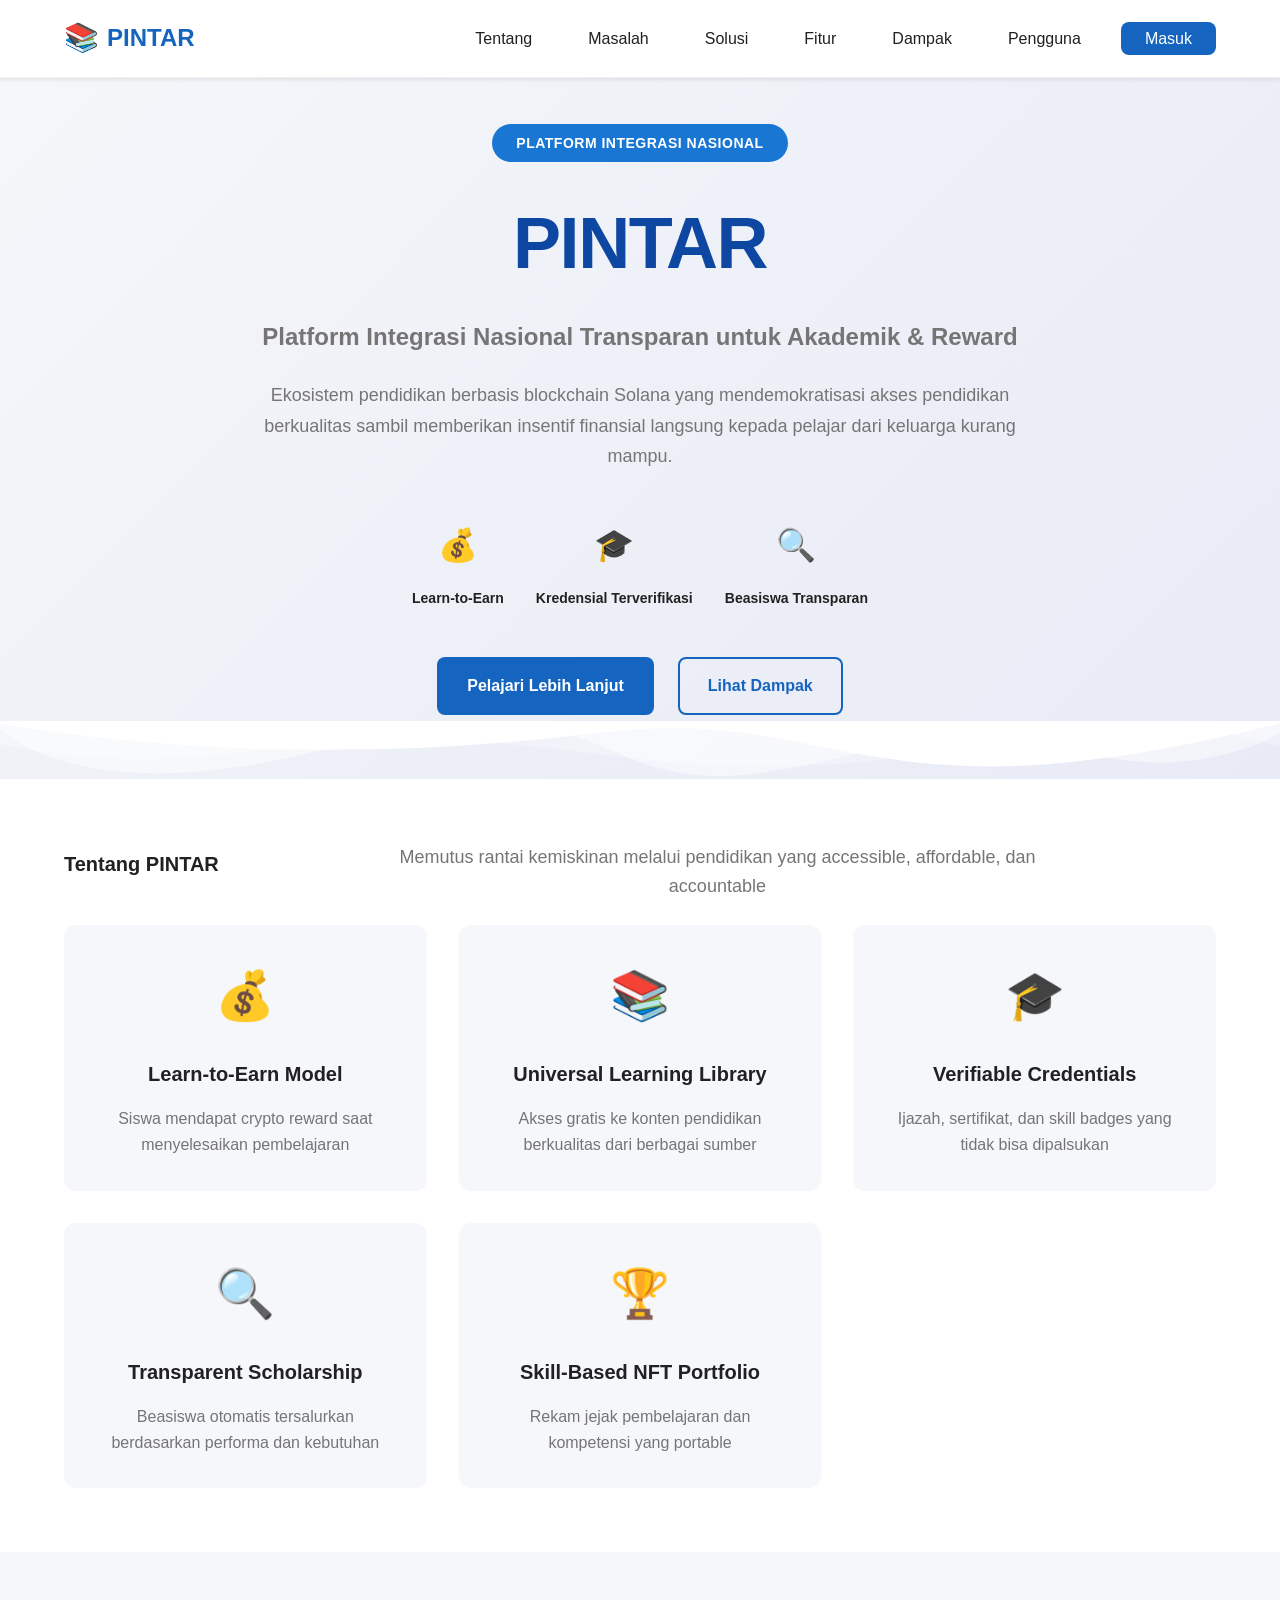
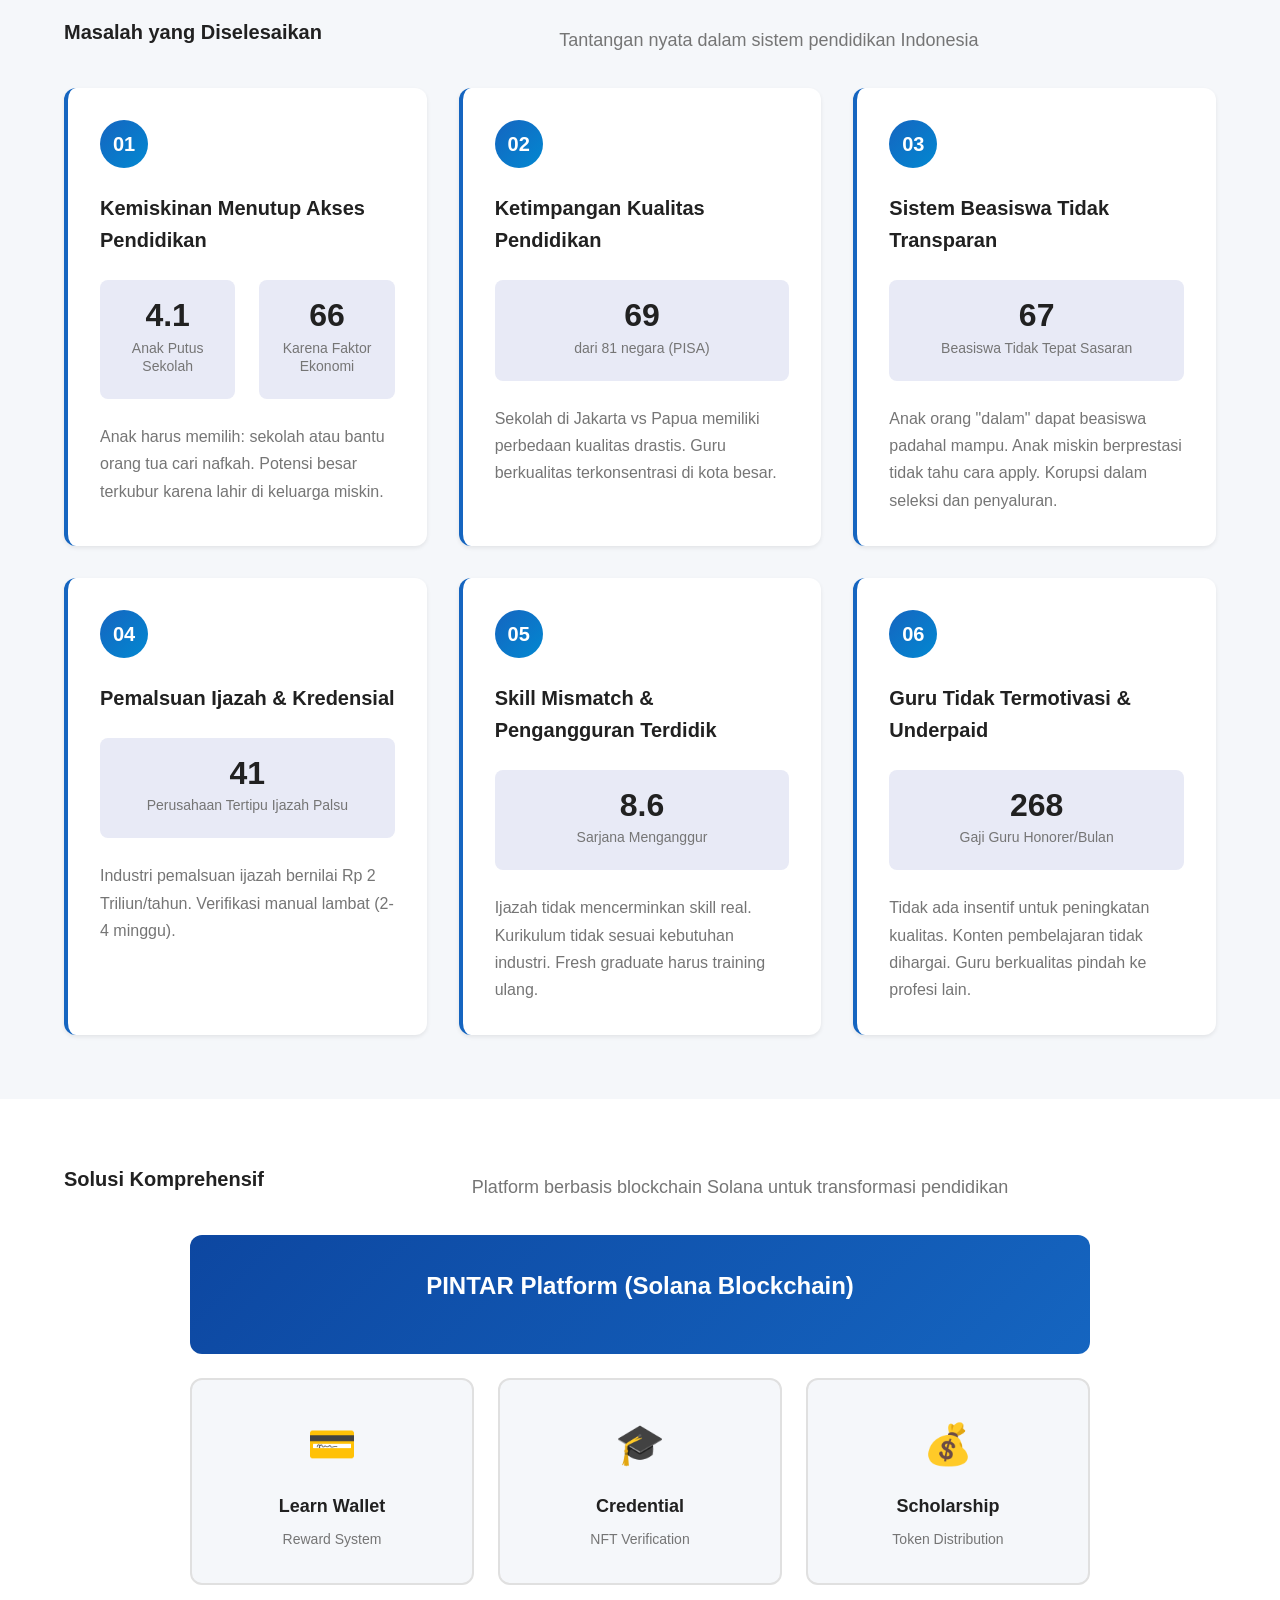
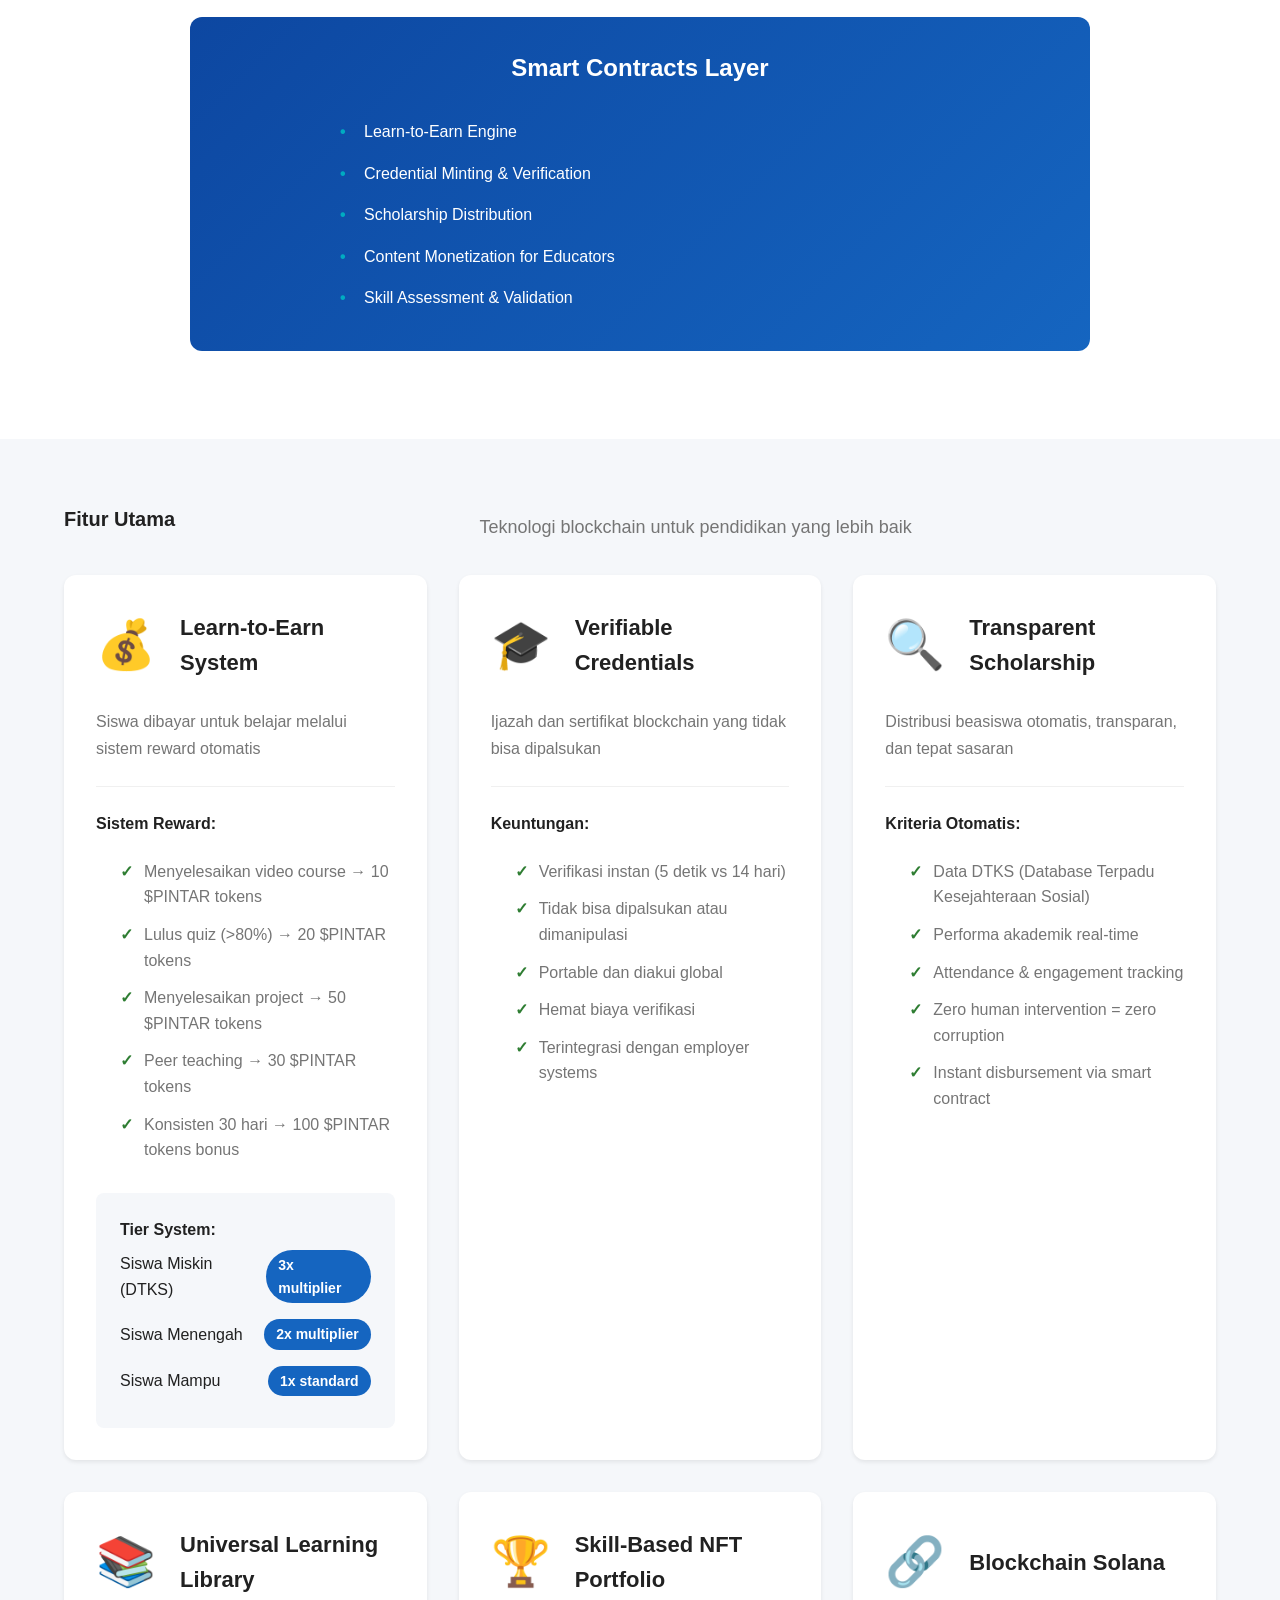
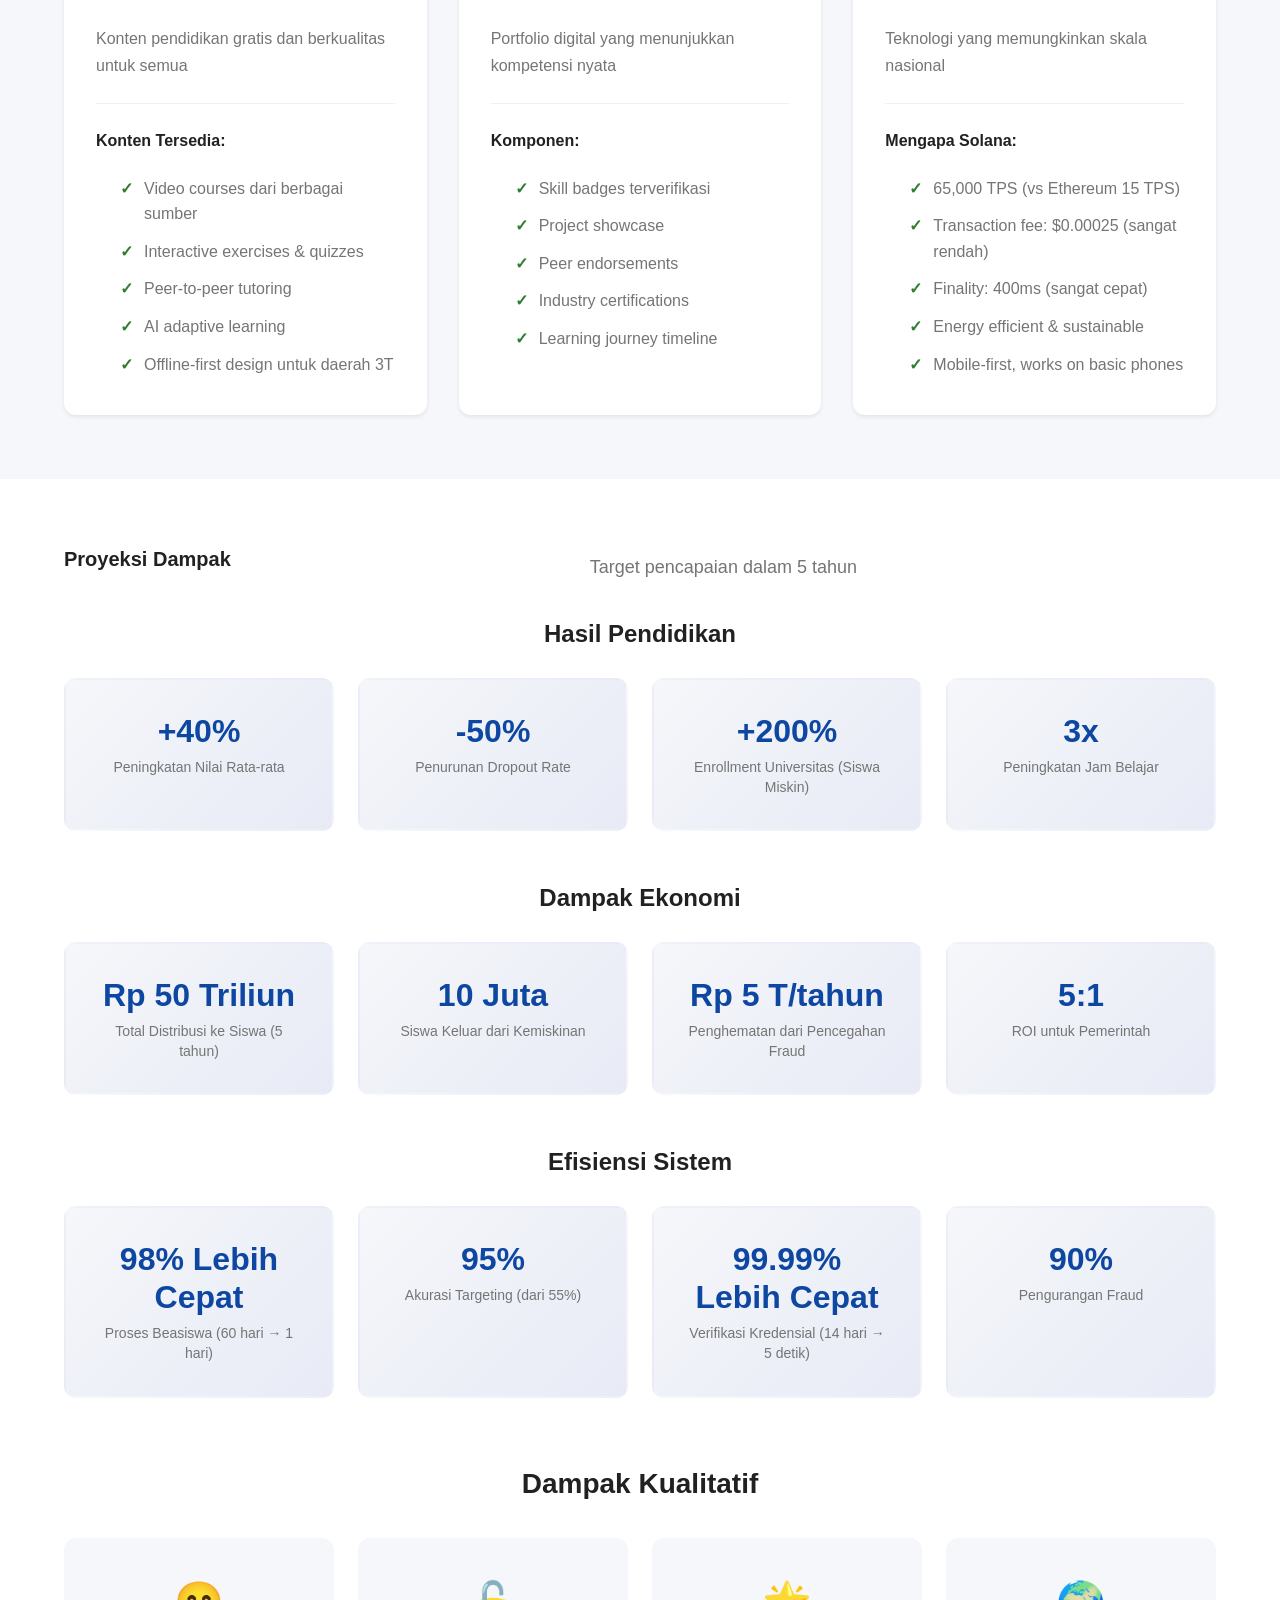
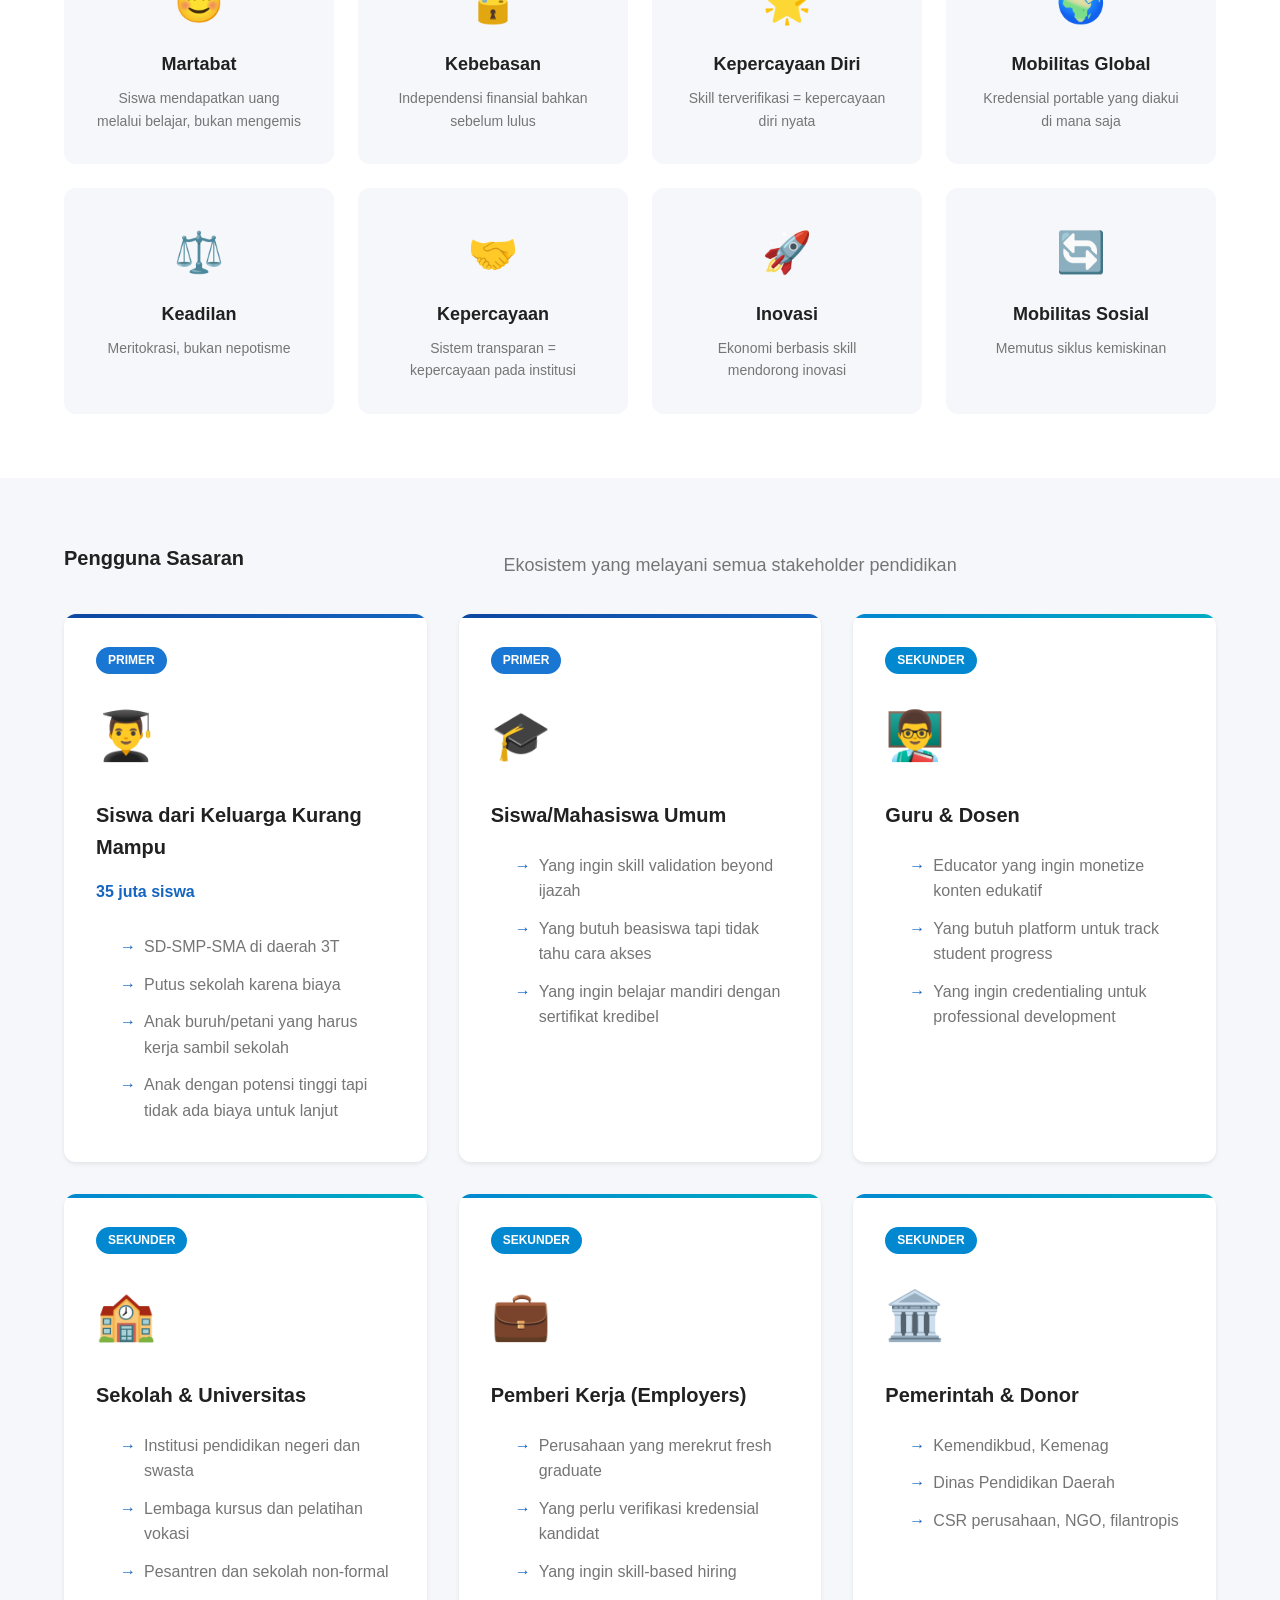
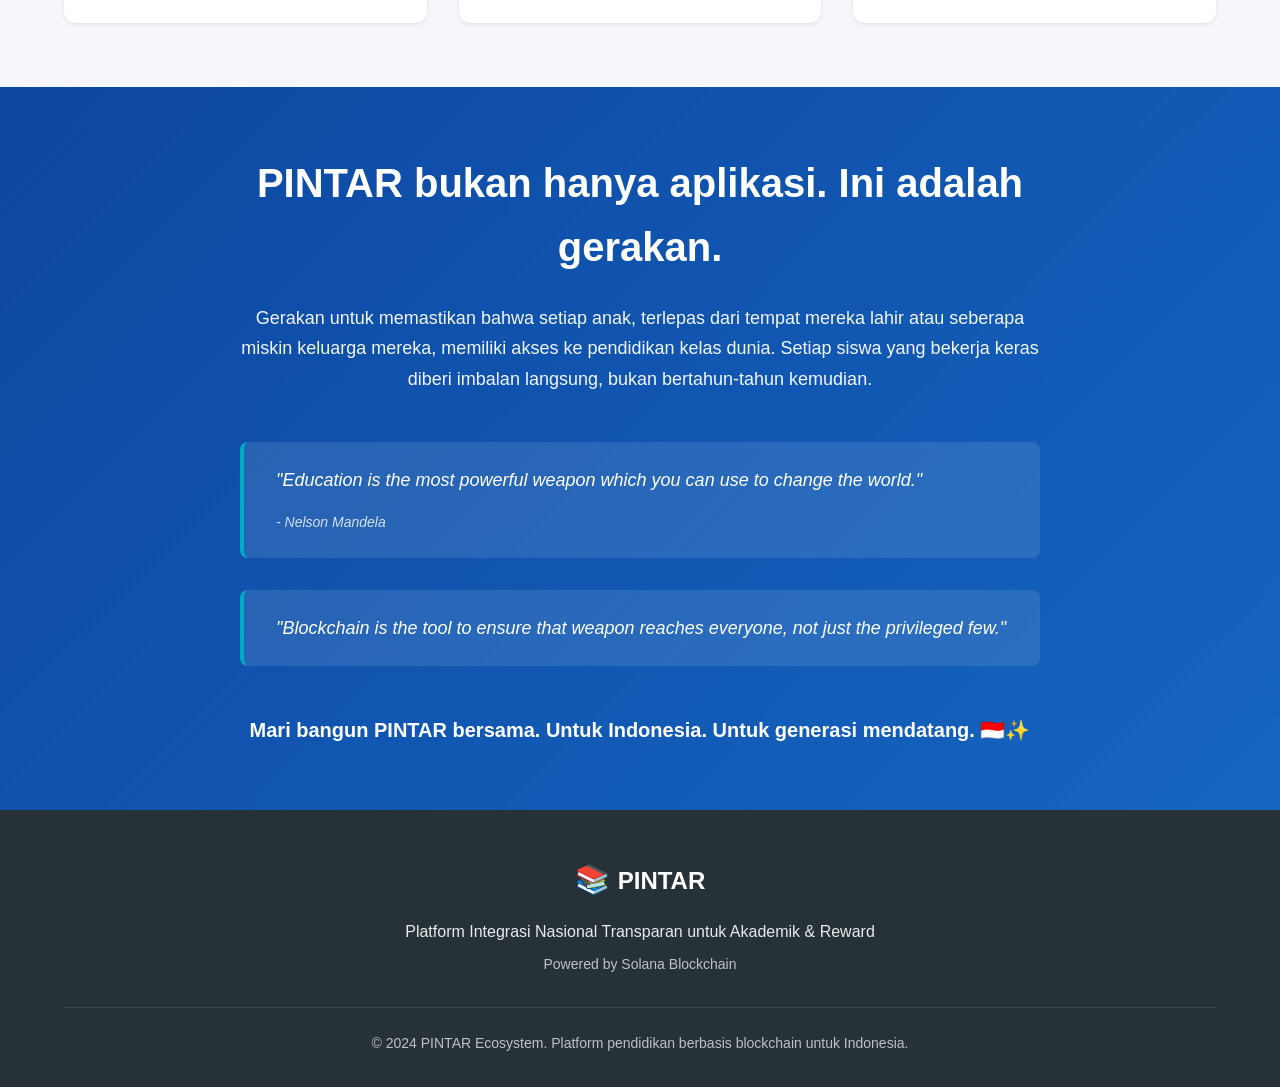
==== commit 2ef579d0: "-" ====
--- a/index.html
+++ b/index.html
@@ -28,6 +28,7 @@
                 <li><a href="#fitur" class="nav-link">Fitur</a></li>
                 <li><a href="#dampak" class="nav-link">Dampak</a></li>
                 <li><a href="#pengguna" class="nav-link">Pengguna</a></li>
+                <li><a href="login.html" class="nav-link nav-link-login">Masuk</a></li>
             </ul>
         </div>
     </nav>
--- a/styles.css
+++ b/styles.css
@@ -0,0 +1,2565 @@
+/* ===========================
+   CSS Variables & Reset
+   =========================== */
+:root {
+    /* Color Palette - Government Grade */
+    --primary-color: #1565C0;
+    --primary-dark: #0D47A1;
+    --primary-light: #1976D2;
+    --secondary-color: #0288D1;
+    --accent-color: #00ACC1;
+    
+    --text-primary: #212121;
+    --text-secondary: #757575;
+    --text-tertiary: #9E9E9E;
+    
+    --bg-primary: #FFFFFF;
+    --bg-secondary: #F5F7FA;
+    --bg-tertiary: #E8EAF6;
+    --bg-dark: #263238;
+    
+    --border-color: #E0E0E0;
+    --border-light: #F0F0F0;
+    
+    --success-color: #2E7D32;
+    --warning-color: #F57C00;
+    --error-color: #C62828;
+    
+    --shadow-sm: 0 2px 4px rgba(0,0,0,0.08);
+    --shadow-md: 0 4px 12px rgba(0,0,0,0.12);
+    --shadow-lg: 0 8px 24px rgba(0,0,0,0.16);
+    
+    /* Typography */
+    --font-family: -apple-system, BlinkMacSystemFont, 'Segoe UI', Roboto, 'Helvetica Neue', Arial, sans-serif;
+    --font-size-base: 16px;
+    --line-height-base: 1.6;
+    
+    /* Spacing */
+    --spacing-xs: 8px;
+    --spacing-sm: 16px;
+    --spacing-md: 24px;
+    --spacing-lg: 32px;
+    --spacing-xl: 48px;
+    --spacing-xxl: 64px;
+    
+    /* Border Radius */
+    --radius-sm: 4px;
+    --radius-md: 8px;
+    --radius-lg: 12px;
+    --radius-xl: 16px;
+    
+    /* Transitions */
+    --transition-fast: 150ms cubic-bezier(0.4, 0, 0.2, 1);
+    --transition-base: 250ms cubic-bezier(0.4, 0, 0.2, 1);
+    --transition-slow: 350ms cubic-bezier(0.4, 0, 0.2, 1);
+}
+
+* {
+    margin: 0;
+    padding: 0;
+    box-sizing: border-box;
+}
+
+html {
+    scroll-behavior: smooth;
+    font-size: var(--font-size-base);
+}
+
+body {
+    font-family: var(--font-family);
+    color: var(--text-primary);
+    background-color: var(--bg-primary);
+    line-height: var(--line-height-base);
+    -webkit-font-smoothing: antialiased;
+    -moz-osx-font-smoothing: grayscale;
+}
+
+img {
+    max-width: 100%;
+    height: auto;
+    display: block;
+}
+
+a {
+    text-decoration: none;
+    color: inherit;
+}
+
+ul {
+    list-style: none;
+}
+
+/* ===========================
+   Container & Layout
+   =========================== */
+.container {
+    width: 100%;
+    max-width: 1200px;
+    margin: 0 auto;
+    padding: 0 var(--spacing-md);
+}
+
+.section {
+    padding: var(--spacing-xxl) 0;
+}
+
+/* ===========================
+   Navigation
+   =========================== */
+.navbar {
+    position: fixed;
+    top: 0;
+    left: 0;
+    right: 0;
+    background-color: var(--bg-primary);
+    border-bottom: 1px solid var(--border-light);
+    box-shadow: var(--shadow-sm);
+    z-index: 1000;
+    transition: box-shadow var(--transition-base);
+}
+
+.navbar.scrolled {
+    box-shadow: var(--shadow-md);
+}
+
+.navbar .container {
+    display: flex;
+    justify-content: space-between;
+    align-items: center;
+    padding: var(--spacing-sm) var(--spacing-md);
+}
+
+.nav-brand {
+    display: flex;
+    align-items: center;
+    gap: var(--spacing-xs);
+    font-size: 1.5rem;
+    font-weight: 700;
+    color: var(--primary-color);
+}
+
+.logo-icon {
+    font-size: 1.75rem;
+}
+
+.nav-toggle {
+    display: none;
+    flex-direction: column;
+    gap: 4px;
+    background: none;
+    border: none;
+    cursor: pointer;
+    padding: var(--spacing-xs);
+}
+
+.nav-toggle span {
+    width: 24px;
+    height: 2px;
+    background-color: var(--text-primary);
+    transition: all var(--transition-base);
+}
+
+.nav-toggle.active span:nth-child(1) {
+    transform: rotate(45deg) translate(5px, 5px);
+}
+
+.nav-toggle.active span:nth-child(2) {
+    opacity: 0;
+}
+
+.nav-toggle.active span:nth-child(3) {
+    transform: rotate(-45deg) translate(7px, -6px);
+}
+
+.nav-menu {
+    display: flex;
+    gap: var(--spacing-md);
+    align-items: center;
+}
+
+.nav-link {
+    padding: var(--spacing-xs) var(--spacing-sm);
+    color: var(--text-primary);
+    font-weight: 500;
+    border-radius: var(--radius-sm);
+    transition: all var(--transition-fast);
+    position: relative;
+}
+
+.nav-link::after {
+    content: '';
+    position: absolute;
+    bottom: 0;
+    left: 50%;
+    transform: translateX(-50%);
+    width: 0;
+    height: 2px;
+    background-color: var(--primary-color);
+    transition: width var(--transition-base);
+}
+
+.nav-link:hover {
+    color: var(--primary-color);
+}
+
+.nav-link:hover::after {
+    width: 80%;
+}
+
+.nav-link:focus {
+    outline: 2px solid var(--primary-color);
+    outline-offset: 2px;
+}
+
+/* ===========================
+   Hero Section
+   =========================== */
+.hero {
+    position: relative;
+    background: linear-gradient(135deg, var(--bg-secondary) 0%, var(--bg-tertiary) 100%);
+    padding: calc(var(--spacing-xxl) + 60px) 0 var(--spacing-xxl) 0;
+    overflow: hidden;
+}
+
+.hero-content {
+    text-align: center;
+    max-width: 900px;
+    margin: 0 auto;
+    animation: fadeInUp 0.8s ease-out;
+}
+
+.hero-badge {
+    display: inline-block;
+    padding: var(--spacing-xs) var(--spacing-md);
+    background-color: var(--primary-light);
+    color: white;
+    border-radius: 50px;
+    font-size: 0.875rem;
+    font-weight: 600;
+    margin-bottom: var(--spacing-md);
+    text-transform: uppercase;
+    letter-spacing: 0.5px;
+}
+
+.hero-title {
+    font-size: clamp(2.5rem, 8vw, 4.5rem);
+    font-weight: 800;
+    color: var(--primary-dark);
+    margin-bottom: var(--spacing-sm);
+    letter-spacing: -0.02em;
+}
+
+.hero-subtitle {
+    font-size: clamp(1rem, 3vw, 1.5rem);
+    color: var(--text-secondary);
+    font-weight: 600;
+    margin-bottom: var(--spacing-md);
+}
+
+.hero-description {
+    font-size: 1.125rem;
+    color: var(--text-secondary);
+    line-height: 1.7;
+    margin-bottom: var(--spacing-xl);
+    max-width: 800px;
+    margin-left: auto;
+    margin-right: auto;
+}
+
+.hero-features {
+    display: flex;
+    justify-content: center;
+    gap: var(--spacing-lg);
+    margin-bottom: var(--spacing-xl);
+    flex-wrap: wrap;
+}
+
+.hero-feature-item {
+    display: flex;
+    flex-direction: column;
+    align-items: center;
+    gap: var(--spacing-xs);
+}
+
+.feature-icon {
+    font-size: 2rem;
+    margin-bottom: var(--spacing-xs);
+}
+
+.hero-feature-item span {
+    font-size: 0.875rem;
+    font-weight: 600;
+    color: var(--text-primary);
+}
+
+.hero-cta {
+    display: flex;
+    gap: var(--spacing-md);
+    justify-content: center;
+    flex-wrap: wrap;
+}
+
+.hero-wave {
+    position: absolute;
+    bottom: -2px;
+    left: 0;
+    right: 0;
+    height: 60px;
+    background: url("data:image/svg+xml,%3Csvg xmlns='http://www.w3.org/2000/svg' viewBox='0 0 1200 120' preserveAspectRatio='none'%3E%3Cpath d='M0,0V46.29c47.79,22.2,103.59,32.17,158,28,70.36-5.37,136.33-33.31,206.8-37.5C438.64,32.43,512.34,53.67,583,72.05c69.27,18,138.3,24.88,209.4,13.08,36.15-6,69.85-17.84,104.45-29.34C989.49,25,1113-14.29,1200,52.47V0Z' opacity='.25' fill='%23ffffff'/%3E%3Cpath d='M0,0V15.81C13,36.92,27.64,56.86,47.69,72.05,99.41,111.27,165,111,224.58,91.58c31.15-10.15,60.09-26.07,89.67-39.8,40.92-19,84.73-46,130.83-49.67,36.26-2.85,70.9,9.42,98.6,31.56,31.77,25.39,62.32,62,103.63,73,40.44,10.79,81.35-6.69,119.13-24.28s75.16-39,116.92-43.05c59.73-5.85,113.28,22.88,168.9,38.84,30.2,8.66,59,6.17,87.09-7.5,22.43-10.89,48-26.93,60.65-49.24V0Z' opacity='.5' fill='%23ffffff'/%3E%3Cpath d='M0,0V5.63C149.93,59,314.09,71.32,475.83,42.57c43-7.64,84.23-20.12,127.61-26.46,59-8.63,112.48,12.24,165.56,35.4C827.93,77.22,886,95.24,951.2,90c86.53-7,172.46-45.71,248.8-84.81V0Z' fill='%23ffffff'/%3E%3C/svg%3E") no-repeat;
+    background-size: cover;
+}
+
+/* ===========================
+   Buttons
+   =========================== */
+.btn {
+    display: inline-block;
+    padding: 14px 28px;
+    font-size: 1rem;
+    font-weight: 600;
+    border-radius: var(--radius-md);
+    cursor: pointer;
+    transition: all var(--transition-base);
+    border: 2px solid transparent;
+    text-align: center;
+}
+
+.btn-primary {
+    background-color: var(--primary-color);
+    color: white;
+}
+
+.btn-primary:hover {
+    background-color: var(--primary-dark);
+    transform: translateY(-2px);
+    box-shadow: var(--shadow-md);
+}
+
+.btn-outline {
+    background-color: transparent;
+    color: var(--primary-color);
+    border-color: var(--primary-color);
+}
+
+.btn-outline:hover {
+    background-color: var(--primary-color);
+    color: white;
+    transform: translateY(-2px);
+    box-shadow: var(--shadow-md);
+}
+
+.btn:focus {
+    outline: 3px solid var(--primary-light);
+    outline-offset: 2px;
+}
+
+/* ===========================
+   Section Headers
+   =========================== */
+.section-header {
+    text-align: center;
+    margin-bottom: var(--spacing-xl);
+}
+
+.section-title {
+    font-size: clamp(1.75rem, 5vw, 2.5rem);
+    font-weight: 700;
+    color: var(--text-primary);
+    margin-bottom: var(--spacing-sm);
+}
+
+.section-subtitle {
+    font-size: 1.125rem;
+    color: var(--text-secondary);
+    max-width: 700px;
+    margin: 0 auto;
+}
+
+/* ===========================
+   About Section
+   =========================== */
+.section-about {
+    background-color: var(--bg-primary);
+}
+
+.about-grid {
+    display: grid;
+    grid-template-columns: repeat(auto-fit, minmax(280px, 1fr));
+    gap: var(--spacing-lg);
+}
+
+.about-card {
+    padding: var(--spacing-lg);
+    background-color: var(--bg-secondary);
+    border-radius: var(--radius-lg);
+    text-align: center;
+    transition: all var(--transition-base);
+    border: 1px solid transparent;
+}
+
+.about-card:hover {
+    transform: translateY(-4px);
+    box-shadow: var(--shadow-md);
+    border-color: var(--primary-light);
+}
+
+.about-icon {
+    font-size: 3rem;
+    margin-bottom: var(--spacing-md);
+}
+
+.about-card h3 {
+    font-size: 1.25rem;
+    font-weight: 700;
+    color: var(--text-primary);
+    margin-bottom: var(--spacing-sm);
+}
+
+.about-card p {
+    color: var(--text-secondary);
+    line-height: 1.6;
+}
+
+/* ===========================
+   Problem Section
+   =========================== */
+.section-problem {
+    background-color: var(--bg-secondary);
+}
+
+.problem-grid {
+    display: grid;
+    grid-template-columns: repeat(auto-fit, minmax(320px, 1fr));
+    gap: var(--spacing-lg);
+}
+
+.problem-card {
+    background-color: var(--bg-primary);
+    padding: var(--spacing-lg);
+    border-radius: var(--radius-lg);
+    border-left: 4px solid var(--primary-color);
+    box-shadow: var(--shadow-sm);
+    transition: all var(--transition-base);
+}
+
+.problem-card:hover {
+    box-shadow: var(--shadow-md);
+    transform: translateY(-2px);
+}
+
+.problem-number {
+    display: inline-block;
+    width: 48px;
+    height: 48px;
+    background: linear-gradient(135deg, var(--primary-color), var(--secondary-color));
+    color: white;
+    font-size: 1.25rem;
+    font-weight: 700;
+    border-radius: 50%;
+    display: flex;
+    align-items: center;
+    justify-content: center;
+    margin-bottom: var(--spacing-md);
+}
+
+.problem-card h3 {
+    font-size: 1.25rem;
+    font-weight: 700;
+    color: var(--text-primary);
+    margin-bottom: var(--spacing-md);
+}
+
+.stats-highlight {
+    display: flex;
+    gap: var(--spacing-md);
+    margin-bottom: var(--spacing-md);
+    flex-wrap: wrap;
+}
+
+.stat-item {
+    flex: 1;
+    min-width: 120px;
+    padding: var(--spacing-sm);
+    background-color: var(--bg-tertiary);
+    border-radius: var(--radius-md);
+    text-align: center;
+}
+
+.stat-value {
+    font-size: 1.5rem;
+    font-weight: 700;
+    color: var(--primary-dark);
+    margin-bottom: 4px;
+}
+
+.stat-label {
+    font-size: 0.875rem;
+    color: var(--text-secondary);
+    line-height: 1.3;
+}
+
+.problem-card p {
+    color: var(--text-secondary);
+    line-height: 1.7;
+}
+
+/* ===========================
+   Solution Section
+   =========================== */
+.section-solution {
+    background-color: var(--bg-primary);
+}
+
+.solution-architecture {
+    max-width: 900px;
+    margin: 0 auto;
+}
+
+.arch-layer {
+    background: linear-gradient(135deg, var(--primary-dark), var(--primary-color));
+    color: white;
+    padding: var(--spacing-lg);
+    border-radius: var(--radius-lg);
+    text-align: center;
+    margin-bottom: var(--spacing-md);
+}
+
+.arch-layer h3 {
+    font-size: 1.5rem;
+    font-weight: 700;
+    margin-bottom: var(--spacing-sm);
+}
+
+.arch-layer ul {
+    text-align: left;
+    max-width: 600px;
+    margin: var(--spacing-md) auto 0;
+}
+
+.arch-layer li {
+    padding: var(--spacing-xs) 0;
+    padding-left: var(--spacing-md);
+    position: relative;
+}
+
+.arch-layer li::before {
+    content: '•';
+    position: absolute;
+    left: 0;
+    color: var(--accent-color);
+    font-weight: bold;
+}
+
+.arch-components {
+    display: grid;
+    grid-template-columns: repeat(auto-fit, minmax(200px, 1fr));
+    gap: var(--spacing-md);
+    margin-bottom: var(--spacing-lg);
+}
+
+.arch-card {
+    background-color: var(--bg-secondary);
+    padding: var(--spacing-lg);
+    border-radius: var(--radius-lg);
+    text-align: center;
+    border: 2px solid var(--border-color);
+    transition: all var(--transition-base);
+}
+
+.arch-card:hover {
+    border-color: var(--primary-color);
+    box-shadow: var(--shadow-md);
+}
+
+.arch-icon {
+    font-size: 2.5rem;
+    margin-bottom: var(--spacing-sm);
+}
+
+.arch-card h4 {
+    font-size: 1.125rem;
+    font-weight: 700;
+    color: var(--text-primary);
+    margin-bottom: var(--spacing-xs);
+}
+
+.arch-card p {
+    color: var(--text-secondary);
+    font-size: 0.875rem;
+}
+
+/* ===========================
+   Features Section
+   =========================== */
+.section-features {
+    background-color: var(--bg-secondary);
+}
+
+.features-grid {
+    display: grid;
+    grid-template-columns: repeat(auto-fit, minmax(350px, 1fr));
+    gap: var(--spacing-lg);
+}
+
+.feature-card {
+    background-color: var(--bg-primary);
+    padding: var(--spacing-lg);
+    border-radius: var(--radius-lg);
+    box-shadow: var(--shadow-sm);
+    transition: all var(--transition-base);
+}
+
+.feature-card:hover {
+    box-shadow: var(--shadow-lg);
+    transform: translateY(-4px);
+}
+
+.feature-header {
+    display: flex;
+    align-items: center;
+    gap: var(--spacing-md);
+    margin-bottom: var(--spacing-md);
+}
+
+.feature-icon-large {
+    font-size: 3rem;
+    flex-shrink: 0;
+}
+
+.feature-card h3 {
+    font-size: 1.375rem;
+    font-weight: 700;
+    color: var(--text-primary);
+}
+
+.feature-description {
+    color: var(--text-secondary);
+    margin-bottom: var(--spacing-md);
+    line-height: 1.7;
+}
+
+.feature-details {
+    margin-top: var(--spacing-md);
+    padding-top: var(--spacing-md);
+    border-top: 1px solid var(--border-light);
+}
+
+.feature-details h4 {
+    font-size: 1rem;
+    font-weight: 600;
+    color: var(--text-primary);
+    margin-bottom: var(--spacing-sm);
+}
+
+.feature-details ul {
+    margin-left: var(--spacing-md);
+}
+
+.feature-details li {
+    padding: 6px 0;
+    color: var(--text-secondary);
+    position: relative;
+    padding-left: var(--spacing-md);
+}
+
+.feature-details li::before {
+    content: '✓';
+    position: absolute;
+    left: 0;
+    color: var(--success-color);
+    font-weight: bold;
+}
+
+.tier-info {
+    margin-top: var(--spacing-md);
+    padding: var(--spacing-md);
+    background-color: var(--bg-secondary);
+    border-radius: var(--radius-md);
+}
+
+.tier-item {
+    display: flex;
+    justify-content: space-between;
+    align-items: center;
+    padding: var(--spacing-xs) 0;
+}
+
+.tier-label {
+    color: var(--text-primary);
+    font-weight: 500;
+}
+
+.tier-multiplier {
+    padding: 4px 12px;
+    background-color: var(--primary-color);
+    color: white;
+    border-radius: 50px;
+    font-size: 0.875rem;
+    font-weight: 600;
+}
+
+/* ===========================
+   Impact Section
+   =========================== */
+.section-impact {
+    background-color: var(--bg-primary);
+}
+
+.impact-grid {
+    display: grid;
+    gap: var(--spacing-xl);
+    margin-bottom: var(--spacing-xxl);
+}
+
+.impact-category h3 {
+    font-size: 1.5rem;
+    font-weight: 700;
+    color: var(--text-primary);
+    margin-bottom: var(--spacing-md);
+    text-align: center;
+}
+
+.impact-stats {
+    display: grid;
+    grid-template-columns: repeat(auto-fit, minmax(200px, 1fr));
+    gap: var(--spacing-md);
+}
+
+.impact-stat {
+    background: linear-gradient(135deg, var(--bg-secondary) 0%, var(--bg-tertiary) 100%);
+    padding: var(--spacing-lg);
+    border-radius: var(--radius-lg);
+    text-align: center;
+    transition: all var(--transition-base);
+    border: 2px solid transparent;
+}
+
+.impact-stat:hover {
+    border-color: var(--primary-color);
+    transform: scale(1.05);
+}
+
+.impact-value {
+    font-size: 2rem;
+    font-weight: 800;
+    color: var(--primary-dark);
+    margin-bottom: var(--spacing-xs);
+    line-height: 1.2;
+}
+
+.impact-label {
+    font-size: 0.875rem;
+    color: var(--text-secondary);
+    line-height: 1.4;
+}
+
+.impact-qualitative {
+    margin-top: var(--spacing-xl);
+}
+
+.impact-qualitative h3 {
+    font-size: 1.75rem;
+    font-weight: 700;
+    color: var(--text-primary);
+    margin-bottom: var(--spacing-lg);
+    text-align: center;
+}
+
+.qual-grid {
+    display: grid;
+    grid-template-columns: repeat(auto-fit, minmax(240px, 1fr));
+    gap: var(--spacing-md);
+}
+
+.qual-card {
+    background-color: var(--bg-secondary);
+    padding: var(--spacing-lg);
+    border-radius: var(--radius-lg);
+    text-align: center;
+    transition: all var(--transition-base);
+}
+
+.qual-card:hover {
+    background-color: var(--bg-tertiary);
+    transform: translateY(-2px);
+}
+
+.qual-icon {
+    font-size: 2.5rem;
+    margin-bottom: var(--spacing-sm);
+}
+
+.qual-card h4 {
+    font-size: 1.125rem;
+    font-weight: 700;
+    color: var(--text-primary);
+    margin-bottom: var(--spacing-xs);
+}
+
+.qual-card p {
+    font-size: 0.875rem;
+    color: var(--text-secondary);
+    line-height: 1.6;
+}
+
+/* ===========================
+   Users Section
+   =========================== */
+.section-users {
+    background-color: var(--bg-secondary);
+}
+
+.users-grid {
+    display: grid;
+    grid-template-columns: repeat(auto-fit, minmax(320px, 1fr));
+    gap: var(--spacing-lg);
+}
+
+.user-card {
+    background-color: var(--bg-primary);
+    padding: var(--spacing-lg);
+    border-radius: var(--radius-lg);
+    box-shadow: var(--shadow-sm);
+    transition: all var(--transition-base);
+    position: relative;
+    overflow: hidden;
+}
+
+.user-card::before {
+    content: '';
+    position: absolute;
+    top: 0;
+    left: 0;
+    right: 0;
+    height: 4px;
+    background: linear-gradient(90deg, var(--primary-color), var(--secondary-color));
+}
+
+.user-card.primary::before {
+    background: linear-gradient(90deg, var(--primary-dark), var(--primary-color));
+}
+
+.user-card.secondary::before {
+    background: linear-gradient(90deg, var(--secondary-color), var(--accent-color));
+}
+
+.user-card:hover {
+    box-shadow: var(--shadow-md);
+    transform: translateY(-4px);
+}
+
+.user-badge {
+    display: inline-block;
+    padding: 4px 12px;
+    background-color: var(--primary-light);
+    color: white;
+    border-radius: 50px;
+    font-size: 0.75rem;
+    font-weight: 600;
+    text-transform: uppercase;
+    margin-bottom: var(--spacing-md);
+}
+
+.user-card.secondary .user-badge {
+    background-color: var(--secondary-color);
+}
+
+.user-icon {
+    font-size: 3rem;
+    margin-bottom: var(--spacing-md);
+}
+
+.user-card h3 {
+    font-size: 1.25rem;
+    font-weight: 700;
+    color: var(--text-primary);
+    margin-bottom: var(--spacing-sm);
+}
+
+.user-count {
+    font-size: 1rem;
+    font-weight: 600;
+    color: var(--primary-color);
+    margin-bottom: var(--spacing-md);
+}
+
+.user-details {
+    margin-left: var(--spacing-md);
+}
+
+.user-details li {
+    padding: 6px 0;
+    color: var(--text-secondary);
+    position: relative;
+    padding-left: var(--spacing-md);
+}
+
+.user-details li::before {
+    content: '→';
+    position: absolute;
+    left: 0;
+    color: var(--primary-color);
+    font-weight: bold;
+}
+
+/* ===========================
+   CTA Section
+   =========================== */
+.section-cta {
+    background: linear-gradient(135deg, var(--primary-dark) 0%, var(--primary-color) 100%);
+    color: white;
+}
+
+.cta-content {
+    max-width: 800px;
+    margin: 0 auto;
+    text-align: center;
+}
+
+.cta-content h2 {
+    font-size: clamp(1.75rem, 5vw, 2.5rem);
+    font-weight: 700;
+    margin-bottom: var(--spacing-md);
+}
+
+.cta-description {
+    font-size: 1.125rem;
+    line-height: 1.7;
+    margin-bottom: var(--spacing-xl);
+    opacity: 0.95;
+}
+
+.cta-quote {
+    font-size: 1.125rem;
+    font-style: italic;
+    margin: var(--spacing-lg) 0;
+    padding: var(--spacing-md) var(--spacing-lg);
+    border-left: 4px solid var(--accent-color);
+    background-color: rgba(255, 255, 255, 0.1);
+    border-radius: var(--radius-md);
+    text-align: left;
+}
+
+.cta-quote cite {
+    display: block;
+    margin-top: var(--spacing-sm);
+    font-size: 0.875rem;
+    opacity: 0.8;
+}
+
+.cta-tagline {
+    font-size: 1.25rem;
+    font-weight: 600;
+    margin-top: var(--spacing-xl);
+}
+
+/* ===========================
+   Footer
+   =========================== */
+.footer {
+    background-color: var(--bg-dark);
+    color: white;
+    padding: var(--spacing-xl) 0 var(--spacing-lg) 0;
+}
+
+.footer-content {
+    text-align: center;
+    margin-bottom: var(--spacing-lg);
+}
+
+.footer-brand {
+    display: inline-flex;
+    align-items: center;
+    gap: var(--spacing-xs);
+    font-size: 1.5rem;
+    font-weight: 700;
+    margin-bottom: var(--spacing-sm);
+}
+
+.footer-tagline {
+    font-size: 1rem;
+    opacity: 0.9;
+    margin-bottom: var(--spacing-xs);
+}
+
+.footer-tech {
+    font-size: 0.875rem;
+    opacity: 0.7;
+}
+
+.footer-bottom {
+    text-align: center;
+    padding-top: var(--spacing-md);
+    border-top: 1px solid rgba(255, 255, 255, 0.1);
+}
+
+.footer-bottom p {
+    font-size: 0.875rem;
+    opacity: 0.7;
+}
+
+/* ===========================
+   Animations
+   =========================== */
+@keyframes fadeInUp {
+    from {
+        opacity: 0;
+        transform: translateY(30px);
+    }
+    to {
+        opacity: 1;
+        transform: translateY(0);
+    }
+}
+
+@keyframes fadeIn {
+    from {
+        opacity: 0;
+    }
+    to {
+        opacity: 1;
+    }
+}
+
+.fade-in {
+    animation: fadeIn 0.6s ease-out;
+}
+
+.fade-in-up {
+    animation: fadeInUp 0.8s ease-out;
+}
+
+/* ===========================
+   Responsive Design
+   =========================== */
+
+/* Tablet */
+@media (max-width: 768px) {
+    :root {
+        --spacing-xxl: 48px;
+        --spacing-xl: 32px;
+    }
+
+    .nav-toggle {
+        display: flex;
+    }
+
+    .nav-menu {
+        position: absolute;
+        top: 100%;
+        left: 0;
+        right: 0;
+        background-color: var(--bg-primary);
+        flex-direction: column;
+        padding: var(--spacing-md);
+        box-shadow: var(--shadow-md);
+        transform: translateY(-100%);
+        opacity: 0;
+        visibility: hidden;
+        transition: all var(--transition-base);
+    }
+
+    .nav-menu.active {
+        transform: translateY(0);
+        opacity: 1;
+        visibility: visible;
+    }
+
+    .nav-link {
+        width: 100%;
+        text-align: left;
+        padding: var(--spacing-sm);
+    }
+
+    .hero {
+        padding: calc(var(--spacing-xl) + 60px) 0 var(--spacing-xl) 0;
+    }
+
+    .hero-features {
+        gap: var(--spacing-md);
+    }
+
+    .about-grid,
+    .problem-grid,
+    .features-grid,
+    .users-grid {
+        grid-template-columns: 1fr;
+    }
+
+    .arch-components {
+        grid-template-columns: 1fr;
+    }
+
+    .stats-highlight {
+        flex-direction: column;
+    }
+
+    .impact-stats {
+        grid-template-columns: repeat(auto-fit, minmax(150px, 1fr));
+    }
+}
+
+/* Mobile */
+@media (max-width: 480px) {
+    :root {
+        --spacing-lg: 24px;
+        --spacing-md: 16px;
+        --spacing-sm: 12px;
+    }
+
+    .container {
+        padding: 0 var(--spacing-sm);
+    }
+
+    .section {
+        padding: var(--spacing-xl) 0;
+    }
+
+    .hero-cta {
+        flex-direction: column;
+        gap: var(--spacing-sm);
+    }
+
+    .btn {
+        width: 100%;
+    }
+
+    .hero-features {
+        flex-direction: column;
+        gap: var(--spacing-sm);
+    }
+
+    .qual-grid {
+        grid-template-columns: 1fr;
+    }
+
+    .impact-stats {
+        grid-template-columns: 1fr;
+    }
+
+    .feature-header {
+        flex-direction: column;
+        text-align: center;
+    }
+
+    .cta-quote {
+        font-size: 1rem;
+        padding: var(--spacing-sm);
+    }
+}
+
+/* ===========================
+   Accessibility
+   =========================== */
+@media (prefers-reduced-motion: reduce) {
+    *,
+    *::before,
+    *::after {
+        animation-duration: 0.01ms !important;
+        animation-iteration-count: 1 !important;
+        transition-duration: 0.01ms !important;
+    }
+}
+
+/* Focus visible for keyboard navigation */
+*:focus-visible {
+    outline: 2px solid var(--primary-color);
+    outline-offset: 2px;
+}
+
+/* High contrast mode support */
+@media (prefers-contrast: high) {
+    :root {
+        --border-color: #000000;
+        --text-secondary: #000000;
+    }
+}
+
+/* ===========================
+   LOGIN PAGE STYLES
+   =========================== */
+
+.login-page {
+    background: linear-gradient(135deg, var(--bg-secondary) 0%, var(--bg-tertiary) 100%);
+    min-height: 100vh;
+    display: flex;
+    flex-direction: column;
+}
+
+.navbar-minimal {
+    background-color: transparent;
+    border-bottom: none;
+    box-shadow: none;
+}
+
+.login-container {
+    flex: 1;
+    display: flex;
+    align-items: center;
+    justify-content: center;
+    padding: var(--spacing-lg) var(--spacing-md);
+    margin-top: 60px;
+}
+
+.login-wrapper {
+    display: grid;
+    grid-template-columns: 1fr;
+    gap: var(--spacing-xl);
+    max-width: 1200px;
+    width: 100%;
+}
+
+.login-card {
+    background-color: var(--bg-primary);
+    border-radius: var(--radius-xl);
+    padding: var(--spacing-xl);
+    box-shadow: var(--shadow-lg);
+    max-width: 480px;
+    margin: 0 auto;
+    width: 100%;
+    animation: fadeInUp 0.6s ease-out;
+}
+
+.login-header {
+    text-align: center;
+    margin-bottom: var(--spacing-xl);
+}
+
+.login-logo {
+    margin-bottom: var(--spacing-md);
+}
+
+.logo-icon-large {
+    font-size: 4rem;
+    display: inline-block;
+    animation: bounce 2s ease-in-out infinite;
+}
+
+@keyframes bounce {
+    0%, 100% { transform: translateY(0); }
+    50% { transform: translateY(-10px); }
+}
+
+.login-header h1 {
+    font-size: 1.75rem;
+    font-weight: 700;
+    color: var(--text-primary);
+    margin-bottom: var(--spacing-xs);
+}
+
+.login-header p {
+    color: var(--text-secondary);
+    font-size: 0.875rem;
+}
+
+.login-form {
+    margin-bottom: var(--spacing-lg);
+}
+
+.form-group {
+    margin-bottom: var(--spacing-lg);
+}
+
+.form-label {
+    display: block;
+    font-weight: 600;
+    color: var(--text-primary);
+    margin-bottom: var(--spacing-xs);
+    font-size: 0.875rem;
+}
+
+.input-wrapper {
+    position: relative;
+    display: flex;
+    align-items: center;
+}
+
+.input-icon {
+    position: absolute;
+    left: var(--spacing-sm);
+    font-size: 1.125rem;
+    color: var(--text-tertiary);
+    pointer-events: none;
+}
+
+.form-input {
+    width: 100%;
+    padding: 14px var(--spacing-sm) 14px 48px;
+    border: 2px solid var(--border-color);
+    border-radius: var(--radius-md);
+    font-size: 1rem;
+    color: var(--text-primary);
+    background-color: var(--bg-primary);
+    transition: all var(--transition-base);
+}
+
+.form-input:hover {
+    border-color: var(--primary-light);
+}
+
+.form-input:focus {
+    outline: none;
+    border-color: var(--primary-color);
+    box-shadow: 0 0 0 3px rgba(21, 101, 192, 0.1);
+}
+
+.form-input::placeholder {
+    color: var(--text-tertiary);
+}
+
+.toggle-password {
+    position: absolute;
+    right: var(--spacing-sm);
+    background: none;
+    border: none;
+    cursor: pointer;
+    padding: var(--spacing-xs);
+    color: var(--text-tertiary);
+    font-size: 1.125rem;
+    transition: color var(--transition-fast);
+}
+
+.toggle-password:hover {
+    color: var(--text-primary);
+}
+
+.form-error {
+    display: block;
+    color: var(--error-color);
+    font-size: 0.75rem;
+    margin-top: 4px;
+    min-height: 18px;
+}
+
+.form-options {
+    display: flex;
+    justify-content: space-between;
+    align-items: center;
+    margin-bottom: var(--spacing-lg);
+}
+
+.checkbox-label {
+    display: flex;
+    align-items: center;
+    cursor: pointer;
+    user-select: none;
+}
+
+.checkbox-label input[type="checkbox"] {
+    position: absolute;
+    opacity: 0;
+    cursor: pointer;
+}
+
+.checkbox-custom {
+    width: 20px;
+    height: 20px;
+    border: 2px solid var(--border-color);
+    border-radius: var(--radius-sm);
+    margin-right: var(--spacing-xs);
+    position: relative;
+    transition: all var(--transition-fast);
+}
+
+.checkbox-label input[type="checkbox"]:checked + .checkbox-custom {
+    background-color: var(--primary-color);
+    border-color: var(--primary-color);
+}
+
+.checkbox-label input[type="checkbox"]:checked + .checkbox-custom::after {
+    content: '✓';
+    position: absolute;
+    color: white;
+    font-size: 0.75rem;
+    font-weight: bold;
+    top: 50%;
+    left: 50%;
+    transform: translate(-50%, -50%);
+}
+
+.checkbox-text {
+    font-size: 0.875rem;
+    color: var(--text-secondary);
+}
+
+.forgot-password {
+    font-size: 0.875rem;
+    color: var(--primary-color);
+    font-weight: 500;
+    transition: color var(--transition-fast);
+}
+
+.forgot-password:hover {
+    color: var(--primary-dark);
+    text-decoration: underline;
+}
+
+.btn-login {
+    width: 100%;
+    position: relative;
+    justify-content: center;
+}
+
+.btn-loader {
+    position: absolute;
+    top: 50%;
+    left: 50%;
+    transform: translate(-50%, -50%);
+}
+
+.spinner {
+    width: 20px;
+    height: 20px;
+    border: 2px solid rgba(255, 255, 255, 0.3);
+    border-top-color: white;
+    border-radius: 50%;
+    animation: spin 0.6s linear infinite;
+}
+
+@keyframes spin {
+    to { transform: rotate(360deg); }
+}
+
+.btn-login.loading .btn-text {
+    visibility: hidden;
+}
+
+.btn-login.loading .btn-loader {
+    display: block !important;
+}
+
+.form-divider {
+    text-align: center;
+    margin: var(--spacing-lg) 0;
+    position: relative;
+}
+
+.form-divider::before {
+    content: '';
+    position: absolute;
+    top: 50%;
+    left: 0;
+    right: 0;
+    height: 1px;
+    background-color: var(--border-color);
+}
+
+.form-divider span {
+    background-color: var(--bg-primary);
+    padding: 0 var(--spacing-sm);
+    position: relative;
+    color: var(--text-tertiary);
+    font-size: 0.875rem;
+}
+
+.alternative-login {
+    text-align: center;
+}
+
+.signup-text {
+    color: var(--text-secondary);
+    font-size: 0.875rem;
+}
+
+.signup-link {
+    color: var(--primary-color);
+    font-weight: 600;
+    transition: color var(--transition-fast);
+}
+
+.signup-link:hover {
+    color: var(--primary-dark);
+    text-decoration: underline;
+}
+
+.login-footer {
+    text-align: center;
+    padding-top: var(--spacing-md);
+    border-top: 1px solid var(--border-light);
+}
+
+.login-footer p {
+    font-size: 0.75rem;
+    color: var(--text-tertiary);
+}
+
+.login-info {
+    display: none;
+}
+
+/* Login responsive */
+@media (min-width: 992px) {
+    .login-wrapper {
+        grid-template-columns: 1fr 1fr;
+        align-items: center;
+    }
+
+    .login-info {
+        display: flex;
+        flex-direction: column;
+        gap: var(--spacing-md);
+    }
+
+    .info-card {
+        background-color: var(--bg-primary);
+        padding: var(--spacing-lg);
+        border-radius: var(--radius-lg);
+        box-shadow: var(--shadow-sm);
+        text-align: center;
+        transition: all var(--transition-base);
+    }
+
+    .info-card:hover {
+        transform: translateY(-4px);
+        box-shadow: var(--shadow-md);
+    }
+
+    .info-icon {
+        font-size: 2.5rem;
+        margin-bottom: var(--spacing-sm);
+    }
+
+    .info-card h3 {
+        font-size: 1.125rem;
+        font-weight: 700;
+        color: var(--text-primary);
+        margin-bottom: var(--spacing-xs);
+    }
+
+    .info-card p {
+        color: var(--text-secondary);
+        font-size: 0.875rem;
+    }
+}
+
+.nav-link-login {
+    background-color: var(--primary-color);
+    color: white !important;
+    padding: var(--spacing-xs) var(--spacing-md);
+    border-radius: var(--radius-md);
+}
+
+.nav-link-login:hover {
+    background-color: var(--primary-dark);
+    color: white !important;
+}
+
+.nav-link-login::after {
+    display: none;
+}
+
+/* ===========================
+   DASHBOARD PAGE STYLES
+   =========================== */
+
+.dashboard-page {
+    background-color: var(--bg-secondary);
+    min-height: 100vh;
+}
+
+/* Dashboard Header */
+.dashboard-header {
+    position: fixed;
+    top: 0;
+    left: 0;
+    right: 0;
+    height: 64px;
+    background-color: var(--bg-primary);
+    border-bottom: 1px solid var(--border-light);
+    box-shadow: var(--shadow-sm);
+    display: flex;
+    align-items: center;
+    justify-content: space-between;
+    padding: 0 var(--spacing-md);
+    z-index: 1000;
+}
+
+.header-left {
+    display: flex;
+    align-items: center;
+    gap: var(--spacing-md);
+}
+
+.sidebar-toggle {
+    display: flex;
+    flex-direction: column;
+    gap: 4px;
+    background: none;
+    border: none;
+    cursor: pointer;
+    padding: var(--spacing-xs);
+    border-radius: var(--radius-sm);
+    transition: background-color var(--transition-fast);
+}
+
+.sidebar-toggle:hover {
+    background-color: var(--bg-secondary);
+}
+
+.sidebar-toggle span {
+    width: 24px;
+    height: 2px;
+    background-color: var(--text-primary);
+    transition: all var(--transition-base);
+}
+
+.sidebar-toggle.active span:nth-child(1) {
+    transform: rotate(45deg) translate(5px, 5px);
+}
+
+.sidebar-toggle.active span:nth-child(2) {
+    opacity: 0;
+}
+
+.sidebar-toggle.active span:nth-child(3) {
+    transform: rotate(-45deg) translate(7px, -6px);
+}
+
+.header-brand {
+    display: flex;
+    align-items: center;
+    gap: var(--spacing-xs);
+    font-size: 1.25rem;
+    font-weight: 700;
+    color: var(--primary-color);
+}
+
+.header-right {
+    display: flex;
+    align-items: center;
+    gap: var(--spacing-md);
+}
+
+.header-search {
+    display: none;
+    position: relative;
+}
+
+.search-icon {
+    position: absolute;
+    left: 12px;
+    top: 50%;
+    transform: translateY(-50%);
+    color: var(--text-tertiary);
+}
+
+.search-input {
+    padding: 8px 12px 8px 36px;
+    border: 1px solid var(--border-color);
+    border-radius: var(--radius-md);
+    font-size: 0.875rem;
+    width: 240px;
+    transition: all var(--transition-base);
+}
+
+.search-input:focus {
+    outline: none;
+    border-color: var(--primary-color);
+    box-shadow: 0 0 0 3px rgba(21, 101, 192, 0.1);
+}
+
+.notification-btn {
+    position: relative;
+    background: none;
+    border: none;
+    cursor: pointer;
+    padding: var(--spacing-xs);
+    border-radius: var(--radius-sm);
+    font-size: 1.25rem;
+    transition: background-color var(--transition-fast);
+}
+
+.notification-btn:hover {
+    background-color: var(--bg-secondary);
+}
+
+.notification-badge {
+    position: absolute;
+    top: 4px;
+    right: 4px;
+    background-color: var(--error-color);
+    color: white;
+    font-size: 0.625rem;
+    font-weight: 700;
+    padding: 2px 5px;
+    border-radius: 10px;
+    min-width: 18px;
+    text-align: center;
+}
+
+.user-menu {
+    position: relative;
+}
+
+.user-btn {
+    display: flex;
+    align-items: center;
+    gap: var(--spacing-xs);
+    background: none;
+    border: none;
+    cursor: pointer;
+    padding: var(--spacing-xs);
+    border-radius: var(--radius-md);
+    transition: background-color var(--transition-fast);
+}
+
+.user-btn:hover {
+    background-color: var(--bg-secondary);
+}
+
+.user-avatar {
+    width: 36px;
+    height: 36px;
+    border-radius: 50%;
+    background: linear-gradient(135deg, var(--primary-color), var(--secondary-color));
+    display: flex;
+    align-items: center;
+    justify-content: center;
+    color: white;
+    font-size: 1.125rem;
+}
+
+.user-info {
+    display: none;
+    flex-direction: column;
+    align-items: flex-start;
+}
+
+.user-name {
+    font-size: 0.875rem;
+    font-weight: 600;
+    color: var(--text-primary);
+}
+
+.user-role {
+    font-size: 0.75rem;
+    color: var(--text-tertiary);
+}
+
+.dropdown-icon {
+    font-size: 0.625rem;
+    color: var(--text-tertiary);
+    display: none;
+}
+
+.user-dropdown {
+    position: absolute;
+    top: calc(100% + 8px);
+    right: 0;
+    background-color: var(--bg-primary);
+    border-radius: var(--radius-md);
+    box-shadow: var(--shadow-lg);
+    min-width: 200px;
+    opacity: 0;
+    visibility: hidden;
+    transform: translateY(-10px);
+    transition: all var(--transition-base);
+}
+
+.user-dropdown.active {
+    opacity: 1;
+    visibility: visible;
+    transform: translateY(0);
+}
+
+.dropdown-item {
+    display: flex;
+    align-items: center;
+    gap: var(--spacing-sm);
+    padding: 12px var(--spacing-md);
+    color: var(--text-primary);
+    font-size: 0.875rem;
+    transition: background-color var(--transition-fast);
+}
+
+.dropdown-item:hover {
+    background-color: var(--bg-secondary);
+}
+
+.dropdown-item:first-child {
+    border-top-left-radius: var(--radius-md);
+    border-top-right-radius: var(--radius-md);
+}
+
+.dropdown-item:last-child {
+    border-bottom-left-radius: var(--radius-md);
+    border-bottom-right-radius: var(--radius-md);
+}
+
+.dropdown-divider {
+    height: 1px;
+    background-color: var(--border-light);
+    margin: 4px 0;
+}
+
+/* Dashboard Layout */
+.dashboard-layout {
+    display: flex;
+    margin-top: 64px;
+    min-height: calc(100vh - 64px);
+}
+
+/* Sidebar */
+.dashboard-sidebar {
+    width: 260px;
+    background-color: var(--bg-primary);
+    border-right: 1px solid var(--border-light);
+    position: fixed;
+    left: 0;
+    top: 64px;
+    bottom: 0;
+    overflow-y: auto;
+    transition: transform var(--transition-base);
+    z-index: 900;
+}
+
+.dashboard-sidebar::-webkit-scrollbar {
+    width: 6px;
+}
+
+.dashboard-sidebar::-webkit-scrollbar-thumb {
+    background-color: var(--border-color);
+    border-radius: 3px;
+}
+
+.sidebar-nav {
+    padding: var(--spacing-md);
+}
+
+.sidebar-link {
+    display: flex;
+    align-items: center;
+    gap: 12px;
+    padding: 12px var(--spacing-md);
+    color: var(--text-secondary);
+    font-size: 0.875rem;
+    font-weight: 500;
+    border-radius: var(--radius-md);
+    transition: all var(--transition-fast);
+    margin-bottom: 4px;
+    position: relative;
+}
+
+.sidebar-link:hover {
+    background-color: var(--bg-secondary);
+    color: var(--text-primary);
+}
+
+.sidebar-link.active {
+    background-color: var(--bg-tertiary);
+    color: var(--primary-color);
+}
+
+.sidebar-icon {
+    font-size: 1.125rem;
+    flex-shrink: 0;
+}
+
+.sidebar-text {
+    flex: 1;
+}
+
+.sidebar-badge {
+    padding: 2px 8px;
+    background-color: var(--primary-color);
+    color: white;
+    font-size: 0.625rem;
+    font-weight: 700;
+    border-radius: 10px;
+}
+
+.sidebar-link.active .sidebar-badge {
+    background-color: var(--primary-dark);
+}
+
+.sidebar-divider {
+    height: 1px;
+    background-color: var(--border-light);
+    margin: var(--spacing-md) 0;
+}
+
+.sidebar-section {
+    margin-top: var(--spacing-md);
+}
+
+.sidebar-section-title {
+    display: block;
+    padding: 0 var(--spacing-md) var(--spacing-xs);
+    font-size: 0.75rem;
+    font-weight: 700;
+    color: var(--text-tertiary);
+    text-transform: uppercase;
+    letter-spacing: 0.5px;
+}
+
+/* Main Content */
+.dashboard-main {
+    flex: 1;
+    margin-left: 260px;
+    transition: margin-left var(--transition-base);
+}
+
+.dashboard-content {
+    padding: var(--spacing-lg);
+    max-width: 1400px;
+}
+
+/* Welcome Section */
+.welcome-section {
+    margin-bottom: var(--spacing-xl);
+}
+
+.welcome-section h1 {
+    font-size: 1.75rem;
+    font-weight: 700;
+    color: var(--text-primary);
+    margin-bottom: var(--spacing-xs);
+}
+
+.welcome-section p {
+    color: var(--text-secondary);
+    font-size: 1rem;
+}
+
+/* Stats Section */
+.stats-section {
+    margin-bottom: var(--spacing-xl);
+}
+
+.stats-grid {
+    display: grid;
+    grid-template-columns: repeat(auto-fit, minmax(240px, 1fr));
+    gap: var(--spacing-md);
+}
+
+.stat-card {
+    background-color: var(--bg-primary);
+    padding: var(--spacing-lg);
+    border-radius: var(--radius-lg);
+    box-shadow: var(--shadow-sm);
+    display: flex;
+    gap: var(--spacing-md);
+    transition: all var(--transition-base);
+    border-left: 4px solid transparent;
+}
+
+.stat-card:hover {
+    box-shadow: var(--shadow-md);
+    transform: translateY(-2px);
+}
+
+.stat-card.primary {
+    border-left-color: var(--primary-color);
+}
+
+.stat-card.success {
+    border-left-color: var(--success-color);
+}
+
+.stat-card.warning {
+    border-left-color: var(--warning-color);
+}
+
+.stat-card.info {
+    border-left-color: var(--accent-color);
+}
+
+.stat-icon {
+    font-size: 2.5rem;
+    flex-shrink: 0;
+}
+
+.stat-content {
+    flex: 1;
+}
+
+.stat-value {
+    font-size: 2rem;
+    font-weight: 800;
+    color: var(--text-primary);
+    line-height: 1.2;
+    margin-bottom: 4px;
+}
+
+.stat-label {
+    font-size: 0.875rem;
+    color: var(--text-secondary);
+    margin-bottom: var(--spacing-xs);
+}
+
+.stat-change {
+    font-size: 0.75rem;
+    font-weight: 600;
+    display: inline-flex;
+    align-items: center;
+    gap: 4px;
+}
+
+.stat-change.positive {
+    color: var(--success-color);
+}
+
+.stat-change.negative {
+    color: var(--error-color);
+}
+
+.stat-change.neutral {
+    color: var(--text-tertiary);
+}
+
+/* Dashboard Grid */
+.dashboard-grid {
+    display: grid;
+    grid-template-columns: 1fr;
+    gap: var(--spacing-lg);
+    margin-bottom: var(--spacing-xl);
+}
+
+.dashboard-column {
+    display: flex;
+    flex-direction: column;
+    gap: var(--spacing-lg);
+}
+
+/* Dashboard Section */
+.dashboard-section {
+    background-color: var(--bg-primary);
+    padding: var(--spacing-lg);
+    border-radius: var(--radius-lg);
+    box-shadow: var(--shadow-sm);
+}
+
+.dashboard-section.full-width {
+    grid-column: 1 / -1;
+}
+
+.section-header {
+    display: flex;
+    justify-content: space-between;
+    align-items: center;
+    margin-bottom: var(--spacing-md);
+}
+
+.section-header h2 {
+    font-size: 1.25rem;
+    font-weight: 700;
+    color: var(--text-primary);
+}
+
+.section-link {
+    font-size: 0.875rem;
+    color: var(--primary-color);
+    font-weight: 600;
+    transition: color var(--transition-fast);
+}
+
+.section-link:hover {
+    color: var(--primary-dark);
+    text-decoration: underline;
+}
+
+/* Course List */
+.course-list {
+    display: flex;
+    flex-direction: column;
+    gap: var(--spacing-md);
+}
+
+.course-item {
+    display: flex;
+    gap: var(--spacing-md);
+    padding: var(--spacing-md);
+    background-color: var(--bg-secondary);
+    border-radius: var(--radius-md);
+    transition: all var(--transition-fast);
+}
+
+.course-item:hover {
+    background-color: var(--bg-tertiary);
+}
+
+.course-icon {
+    font-size: 2rem;
+    flex-shrink: 0;
+}
+
+.course-info {
+    flex: 1;
+}
+
+.course-info h3 {
+    font-size: 1rem;
+    font-weight: 600;
+    color: var(--text-primary);
+    margin-bottom: 4px;
+}
+
+.course-info p {
+    font-size: 0.75rem;
+    color: var(--text-secondary);
+    margin-bottom: var(--spacing-xs);
+}
+
+.progress-bar {
+    width: 100%;
+    height: 6px;
+    background-color: var(--border-light);
+    border-radius: 3px;
+    overflow: hidden;
+}
+
+.progress-fill {
+    height: 100%;
+    background: linear-gradient(90deg, var(--primary-color), var(--secondary-color));
+    border-radius: 3px;
+    transition: width var(--transition-slow);
+}
+
+.course-action {
+    padding: 8px 16px;
+    background-color: var(--primary-color);
+    color: white;
+    border: none;
+    border-radius: var(--radius-sm);
+    font-size: 0.875rem;
+    font-weight: 600;
+    cursor: pointer;
+    transition: all var(--transition-fast);
+    flex-shrink: 0;
+    align-self: center;
+}
+
+.course-action:hover {
+    background-color: var(--primary-dark);
+    transform: translateY(-1px);
+}
+
+/* Achievement List */
+.achievement-list {
+    display: flex;
+    flex-direction: column;
+    gap: var(--spacing-md);
+}
+
+.achievement-item {
+    display: flex;
+    gap: var(--spacing-md);
+    padding: var(--spacing-md);
+    border-radius: var(--radius-md);
+    background-color: var(--bg-secondary);
+    transition: all var(--transition-fast);
+}
+
+.achievement-item:hover {
+    background-color: var(--bg-tertiary);
+    transform: translateX(4px);
+}
+
+.achievement-badge {
+    width: 48px;
+    height: 48px;
+    border-radius: 50%;
+    display: flex;
+    align-items: center;
+    justify-content: center;
+    font-size: 1.5rem;
+    flex-shrink: 0;
+}
+
+.achievement-badge.gold {
+    background: linear-gradient(135deg, #FFD700, #FFA500);
+}
+
+.achievement-badge.silver {
+    background: linear-gradient(135deg, #C0C0C0, #808080);
+}
+
+.achievement-badge.bronze {
+    background: linear-gradient(135deg, #CD7F32, #8B4513);
+}
+
+.achievement-info h4 {
+    font-size: 0.875rem;
+    font-weight: 600;
+    color: var(--text-primary);
+    margin-bottom: 2px;
+}
+
+.achievement-info p {
+    font-size: 0.75rem;
+    color: var(--text-secondary);
+    margin-bottom: 4px;
+}
+
+.achievement-date {
+    font-size: 0.625rem;
+    color: var(--text-tertiary);
+}
+
+/* Wallet Section */
+.wallet-card {
+    background: linear-gradient(135deg, var(--primary-dark), var(--primary-color));
+    color: white;
+    padding: var(--spacing-lg);
+    border-radius: var(--radius-lg);
+    margin-bottom: var(--spacing-md);
+}
+
+.wallet-balance {
+    margin-bottom: var(--spacing-md);
+}
+
+.wallet-label {
+    display: block;
+    font-size: 0.875rem;
+    opacity: 0.9;
+    margin-bottom: var(--spacing-xs);
+}
+
+.wallet-amount {
+    display: flex;
+    align-items: baseline;
+    gap: var(--spacing-xs);
+    margin-bottom: 4px;
+}
+
+.wallet-value {
+    font-size: 2.5rem;
+    font-weight: 800;
+    line-height: 1;
+}
+
+.wallet-currency {
+    font-size: 1rem;
+    font-weight: 600;
+    opacity: 0.9;
+}
+
+.wallet-usd {
+    font-size: 0.875rem;
+    opacity: 0.8;
+}
+
+.wallet-actions {
+    display: flex;
+    gap: var(--spacing-sm);
+}
+
+.wallet-btn {
+    flex: 1;
+    padding: 10px;
+    border: none;
+    border-radius: var(--radius-md);
+    font-size: 0.875rem;
+    font-weight: 600;
+    cursor: pointer;
+    transition: all var(--transition-fast);
+}
+
+.wallet-btn.primary {
+    background-color: white;
+    color: var(--primary-color);
+}
+
+.wallet-btn.primary:hover {
+    background-color: var(--bg-secondary);
+}
+
+.wallet-btn.secondary {
+    background-color: rgba(255, 255, 255, 0.2);
+    color: white;
+}
+
+.wallet-btn.secondary:hover {
+    background-color: rgba(255, 255, 255, 0.3);
+}
+
+/* Reward History */
+.reward-history h4 {
+    font-size: 0.875rem;
+    font-weight: 600;
+    color: var(--text-primary);
+    margin-bottom: var(--spacing-sm);
+}
+
+.reward-item {
+    display: flex;
+    gap: var(--spacing-sm);
+    padding: var(--spacing-sm);
+    background-color: var(--bg-secondary);
+    border-radius: var(--radius-md);
+    margin-bottom: var(--spacing-xs);
+    transition: all var(--transition-fast);
+}
+
+.reward-item:hover {
+    background-color: var(--bg-tertiary);
+}
+
+.reward-icon {
+    width: 24px;
+    height: 24px;
+    border-radius: 50%;
+    background-color: var(--success-color);
+    color: white;
+    display: flex;
+    align-items: center;
+    justify-content: center;
+    font-size: 0.75rem;
+    flex-shrink: 0;
+}
+
+.reward-info {
+    flex: 1;
+    display: flex;
+    flex-direction: column;
+}
+
+.reward-action {
+    font-size: 0.875rem;
+    font-weight: 600;
+    color: var(--text-primary);
+}
+
+.reward-course {
+    font-size: 0.75rem;
+    color: var(--text-secondary);
+}
+
+.reward-amount {
+    font-size: 0.875rem;
+    font-weight: 700;
+    color: var(--success-color);
+    flex-shrink: 0;
+}
+
+/* Schedule List */
+.schedule-list {
+    display: flex;
+    flex-direction: column;
+    gap: var(--spacing-md);
+}
+
+.schedule-item {
+    display: flex;
+    gap: var(--spacing-md);
+    padding: var(--spacing-md);
+    background-color: var(--bg-secondary);
+    border-radius: var(--radius-md);
+    border-left: 3px solid var(--primary-color);
+    transition: all var(--transition-fast);
+}
+
+.schedule-item:hover {
+    background-color: var(--bg-tertiary);
+    transform: translateX(4px);
+}
+
+.schedule-time {
+    display: flex;
+    flex-direction: column;
+    align-items: center;
+    min-width: 60px;
+}
+
+.schedule-hour {
+    font-size: 1.125rem;
+    font-weight: 700;
+    color: var(--primary-color);
+}
+
+.schedule-date {
+    font-size: 0.75rem;
+    color: var(--text-tertiary);
+}
+
+.schedule-info h4 {
+    font-size: 0.875rem;
+    font-weight: 600;
+    color: var(--text-primary);
+    margin-bottom: 2px;
+}
+
+.schedule-info p {
+    font-size: 0.75rem;
+    color: var(--text-secondary);
+}
+
+/* Quick Stats */
+.quick-stats {
+    display: flex;
+    flex-direction: column;
+    gap: var(--spacing-md);
+}
+
+.quick-stat-item {
+    padding: var(--spacing-md);
+    background-color: var(--bg-secondary);
+    border-radius: var(--radius-md);
+}
+
+.quick-stat-label {
+    font-size: 0.75rem;
+    color: var(--text-secondary);
+    margin-bottom: 4px;
+}
+
+.quick-stat-value {
+    font-size: 1.5rem;
+    font-weight: 700;
+    color: var(--primary-color);
+}
+
+/* Activity Table */
+.activity-table-wrapper {
+    overflow-x: auto;
+    border-radius: var(--radius-md);
+}
+
+.activity-table {
+    width: 100%;
+    border-collapse: collapse;
+    font-size: 0.875rem;
+}
+
+.activity-table thead {
+    background-color: var(--bg-secondary);
+}
+
+.activity-table th {
+    text-align: left;
+    padding: 12px var(--spacing-md);
+    font-weight: 600;
+    color: var(--text-secondary);
+    font-size: 0.75rem;
+    text-transform: uppercase;
+    letter-spacing: 0.5px;
+}
+
+.activity-table td {
+    padding: 12px var(--spacing-md);
+    border-bottom: 1px solid var(--border-light);
+    color: var(--text-primary);
+}
+
+.activity-table tbody tr {
+    transition: background-color var(--transition-fast);
+}
+
+.activity-table tbody tr:hover {
+    background-color: var(--bg-secondary);
+}
+
+.activity-cell {
+    display: flex;
+    align-items: center;
+    gap: var(--spacing-xs);
+}
+
+.activity-icon {
+    font-size: 1.125rem;
+}
+
+.reward-badge {
+    display: inline-block;
+    padding: 4px 8px;
+    background-color: var(--success-color);
+    color: white;
+    border-radius: var(--radius-sm);
+    font-size: 0.75rem;
+    font-weight: 600;
+}
+
+.status-badge {
+    display: inline-block;
+    padding: 4px 12px;
+    border-radius: 50px;
+    font-size: 0.75rem;
+    font-weight: 600;
+}
+
+.status-badge.success {
+    background-color: rgba(46, 125, 50, 0.1);
+    color: var(--success-color);
+}
+
+.status-badge.progress {
+    background-color: rgba(245, 124, 0, 0.1);
+    color: var(--warning-color);
+}
+
+.status-badge.pending {
+    background-color: rgba(117, 117, 117, 0.1);
+    color: var(--text-secondary);
+}
+
+/* Mobile Sidebar States */
+@media (max-width: 768px) {
+    .dashboard-sidebar {
+        transform: translateX(-100%);
+    }
+
+    .dashboard-sidebar.active {
+        transform: translateX(0);
+    }
+
+    .dashboard-main {
+        margin-left: 0;
+    }
+
+    .header-search {
+        display: none;
+    }
+
+    .user-info,
+    .dropdown-icon {
+        display: none;
+    }
+
+    .dashboard-content {
+        padding: var(--spacing-md);
+    }
+
+    .stats-grid {
+        grid-template-columns: 1fr;
+    }
+
+    .dashboard-grid {
+        grid-template-columns: 1fr;
+    }
+
+    .welcome-section h1 {
+        font-size: 1.5rem;
+    }
+
+    .activity-table-wrapper {
+        overflow-x: scroll;
+    }
+
+    .activity-table {
+        min-width: 600px;
+    }
+}
+
+@media (min-width: 769px) {
+    .header-search {
+        display: block;
+    }
+
+    .user-info,
+    .dropdown-icon {
+        display: flex;
+    }
+
+    .dashboard-grid {
+        grid-template-columns: 1fr 1fr;
+    }
+}
+
+@media (min-width: 1200px) {
+    .search-input {
+        width: 320px;
+    }
+}
+
+
